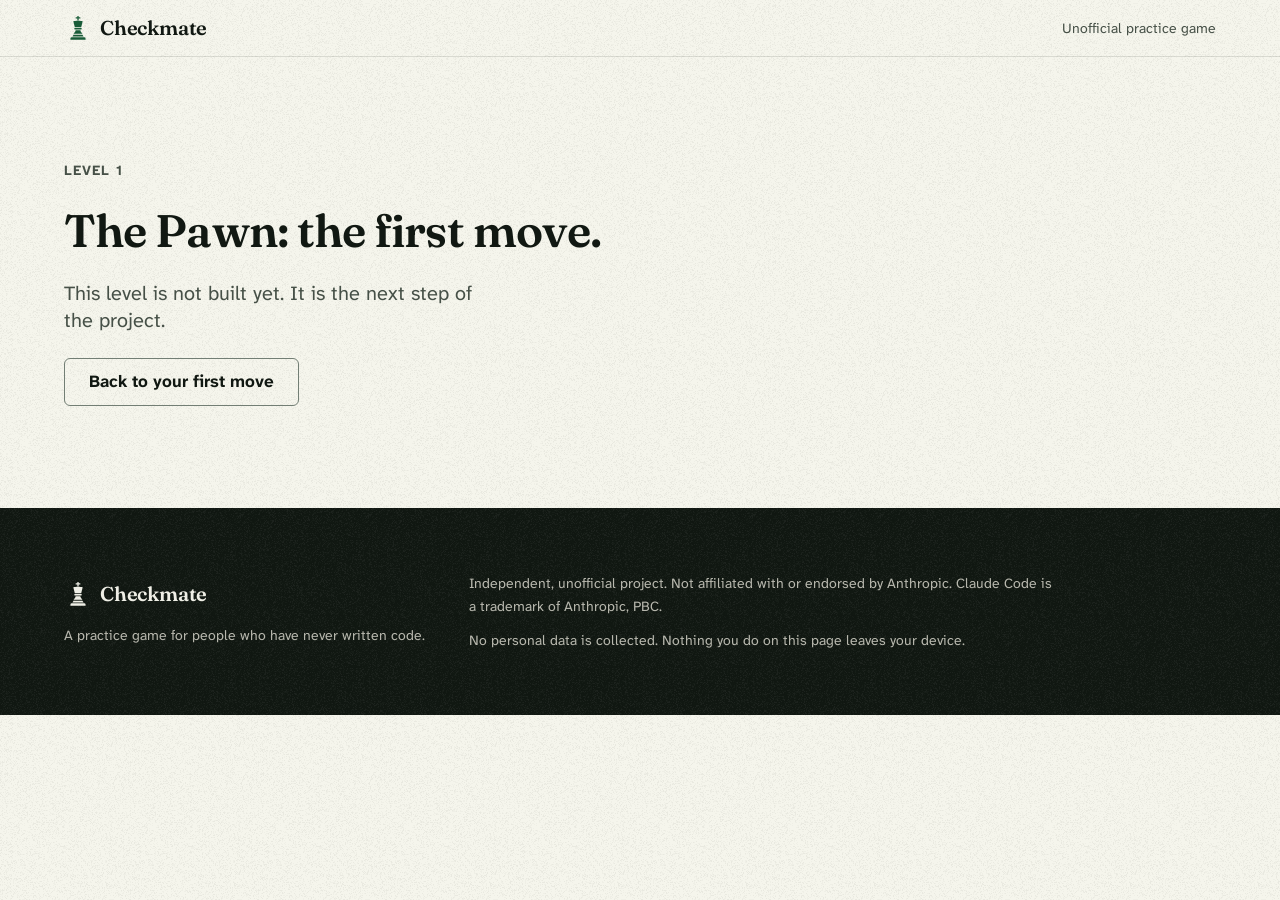
==== site/play.html @ fa47385b "M1: skeleton, design tokens, landing page and the first win - site/: static site, the only published" ====
<!doctype html>
<html lang="en">
<head>
  <meta charset="utf-8">
  <meta name="viewport" content="width=device-width, initial-scale=1, viewport-fit=cover">
  <title>Level 1: the Pawn — Checkmate</title>
  <meta name="description" content="Level 1 of Checkmate, a practice game for learning Claude Code.">
  <meta name="robots" content="noindex">
  <meta name="theme-color" content="#f5f5ec" media="(prefers-color-scheme: light)">
  <meta name="theme-color" content="#101511" media="(prefers-color-scheme: dark)">
  <link rel="icon" href="assets/img/favicon.svg" type="image/svg+xml">
  <link rel="stylesheet" href="css/tokens.css">
  <link rel="stylesheet" href="css/base.css">
  <link rel="stylesheet" href="css/components.css">
  <link rel="stylesheet" href="css/landing.css">
</head>
<body>
  <a class="skip-link" href="#main">Skip to content</a>

  <svg class="sprite" aria-hidden="true" focusable="false" xmlns="http://www.w3.org/2000/svg">
    <symbol id="piece-king" viewBox="0 0 48 48">
      <path d="M22.9 3.5h2.2v2.1H28v2.2h-2.9V11h-2.2V7.8H20V5.6h2.9z"/>
      <path d="M16 12.5c3.5-1.2 12.5-1.2 16 0l-2.5 10h-11z"/>
      <rect x="17.5" y="24" width="13" height="2.5" rx="1.25"/>
      <path d="M20 28c0 3-3 4-3.5 6h15c-.5-2-3.5-3-3.5-6z"/>
      <path d="M14.5 38.5l1.8-3h15.4l1.8 3z"/>
      <path d="M11 44v-1.5a2.5 2.5 0 0 1 2.5-2.5h21a2.5 2.5 0 0 1 2.5 2.5V44z"/>
    </symbol>
  </svg>

  <header class="site-header">
    <div class="container site-header__inner">
      <a class="wordmark" href="index.html" aria-label="Checkmate, home">
        <svg class="wordmark__mark" fill="currentColor" aria-hidden="true" focusable="false"><use href="#piece-king"/></svg>
        <span>Checkmate</span>
      </a>
      <p class="site-header__note">Unofficial practice game</p>
    </div>
  </header>

  <main id="main">
    <div class="container shell">
      <p class="eyebrow">Level 1</p>
      <h1>The Pawn: the first move.</h1>
      <p class="lead">This level is not built yet. It is the next step of the project.</p>
      <a class="btn btn--secondary" href="index.html">Back to your first move</a>
    </div>
  </main>

  <footer class="site-footer band">
    <div class="container site-footer__inner">
      <div class="site-footer__brand">
        <p class="wordmark"><svg class="wordmark__mark" fill="currentColor" aria-hidden="true" focusable="false"><use href="#piece-king"/></svg><span>Checkmate</span></p>
        <p class="fine">A practice game for people who have never written code.</p>
      </div>
      <div class="site-footer__legal">
        <p>Independent, unofficial project. Not affiliated with or endorsed by Anthropic. Claude Code is a trademark of Anthropic, PBC.</p>
        <p>No personal data is collected. Nothing you do on this page leaves your device.</p>
      </div>
    </div>
  </footer>
</body>
</html>
---- site/css/tokens.css ----
/*
  Checkmate design tokens.
  Every colour, size, space, radius, shadow, duration and easing used on the site is defined here.
  No other stylesheet may use a raw value (tests/tokens-lint.test.js checks this).

  Concept: "tournament set on felt" - bone ivory, ebony ink, one felt-green accent.
  Colours are authored in OKLCH. The first block is the sRGB fallback for browsers
  without OKLCH support; tests/contrast.test.js checks that both blocks match.
*/

/* ---------- Colour: sRGB fallback ---------- */
:root {
  color-scheme: light dark;
  --c-surface: #f5f5ec;
  --c-surface-raised: #fcfbf6;
  --c-surface-sunk: #ecece0;
  --c-ink: #111812;
  --c-ink-muted: #465047;
  --c-line: rgba(17, 24, 18, 0.12);
  --c-line-strong: #727e74;
  --c-accent: #185b37;
  --c-accent-hover: #074a28;
  --c-accent-press: #003c1d;
  --c-on-accent: #fcfbf6;
  --c-accent-soft: #d5eedc;
  --c-on-accent-soft: #042c17;
  --c-band: #111812;
  --c-band-raised: #1c241d;
  --c-on-band: #efefe6;
  --c-on-band-muted: #b8b8ae;
  --c-band-line: rgba(239, 239, 230, 0.16);
  --c-square-light: #e2dfc9;
  --c-square-dark: #476e54;
  --c-piece-dark: #111812;
  --c-piece-light: #f6f6ed;
  --c-error: #af2b25;
  --c-warn: #ad7300;
  --c-focus: #185b37;
  --c-focus-on-band: #81d39f;
  --c-shadow-near: rgba(12, 26, 15, 0.1);
  --c-shadow-far: rgba(12, 26, 15, 0.08);
  --c-shadow-deep: rgba(2, 7, 3, 0.32);
}

@media (prefers-color-scheme: dark) {
  :root {
    --c-surface: #101511;
    --c-surface-raised: #1b211c;
    --c-surface-sunk: #090e0a;
    --c-ink: #e9e8df;
    --c-ink-muted: #aeafa4;
    --c-line: rgba(233, 232, 223, 0.14);
    --c-line-strong: #6a756b;
    --c-accent: #6ebf8c;
    --c-accent-hover: #81d39f;
    --c-accent-press: #62ab7d;
    --c-on-accent: #101511;
    --c-accent-soft: #193825;
    --c-on-accent-soft: #c5e8d0;
    --c-band: #090e0a;
    --c-band-raised: #141a15;
    --c-on-band: #e9e8df;
    --c-on-band-muted: #aeafa4;
    --c-band-line: rgba(233, 232, 223, 0.14);
    --c-square-light: #a29f8a;
    --c-square-dark: #264531;
    --c-piece-dark: #0a0f0b;
    --c-piece-light: #efefe6;
    --c-error: #f2897c;
    --c-warn: #e6b55d;
    --c-focus: #6ebf8c;
    --c-focus-on-band: #81d39f;
    --c-shadow-near: rgba(2, 4, 2, 0.4);
    --c-shadow-far: rgba(2, 4, 2, 0.3);
    --c-shadow-deep: rgba(1, 2, 1, 0.5);
  }
}

/* ---------- Colour: OKLCH (source of truth) ---------- */
@supports (color: oklch(0 0 0)) {
  :root {
    --c-surface: oklch(0.968 0.012 105);
    --c-surface-raised: oklch(0.988 0.007 105);
    --c-surface-sunk: oklch(0.94 0.016 105);
    --c-ink: oklch(0.2 0.015 150);
    --c-ink-muted: oklch(0.42 0.02 150);
    --c-line: oklch(0.2 0.015 150 / 0.12);
    --c-line-strong: oklch(0.58 0.02 150);
    --c-accent: oklch(0.42 0.09 155);
    --c-accent-hover: oklch(0.36 0.085 155);
    --c-accent-press: oklch(0.31 0.08 155);
    --c-on-accent: oklch(0.988 0.007 105);
    --c-accent-soft: oklch(0.925 0.035 155);
    --c-on-accent-soft: oklch(0.26 0.06 155);
    --c-band: oklch(0.2 0.015 150);
    --c-band-raised: oklch(0.25 0.018 150);
    --c-on-band: oklch(0.95 0.012 105);
    --c-on-band-muted: oklch(0.78 0.015 110);
    --c-band-line: oklch(0.95 0.012 105 / 0.16);
    --c-square-light: oklch(0.9 0.03 100);
    --c-square-dark: oklch(0.5 0.06 155);
    --c-piece-dark: oklch(0.2 0.015 150);
    --c-piece-light: oklch(0.97 0.012 105);
    --c-error: oklch(0.5 0.17 28);
    --c-warn: oklch(0.6 0.13 75);
    --c-focus: oklch(0.42 0.09 155);
    --c-focus-on-band: oklch(0.8 0.11 155);
    --c-shadow-near: oklch(0.2 0.03 150 / 0.1);
    --c-shadow-far: oklch(0.2 0.03 150 / 0.08);
    --c-shadow-deep: oklch(0.12 0.02 150 / 0.32);
  }

  @media (prefers-color-scheme: dark) {
    :root {
      --c-surface: oklch(0.19 0.012 150);
      --c-surface-raised: oklch(0.24 0.014 150);
      --c-surface-sunk: oklch(0.155 0.012 150);
      --c-ink: oklch(0.93 0.012 105);
      --c-ink-muted: oklch(0.75 0.015 110);
      --c-line: oklch(0.93 0.012 105 / 0.14);
      --c-line-strong: oklch(0.55 0.02 150);
      --c-accent: oklch(0.74 0.11 155);
      --c-accent-hover: oklch(0.8 0.11 155);
      --c-accent-press: oklch(0.68 0.1 155);
      --c-on-accent: oklch(0.19 0.012 150);
      --c-accent-soft: oklch(0.31 0.05 155);
      --c-on-accent-soft: oklch(0.9 0.05 155);
      --c-band: oklch(0.155 0.012 150);
      --c-band-raised: oklch(0.21 0.014 150);
      --c-on-band: oklch(0.93 0.012 105);
      --c-on-band-muted: oklch(0.75 0.015 110);
      --c-band-line: oklch(0.93 0.012 105 / 0.14);
      --c-square-light: oklch(0.7 0.03 100);
      --c-square-dark: oklch(0.36 0.05 155);
      --c-piece-dark: oklch(0.16 0.012 150);
      --c-piece-light: oklch(0.95 0.012 105);
      --c-error: oklch(0.74 0.13 28);
      --c-warn: oklch(0.8 0.12 80);
      --c-focus: oklch(0.74 0.11 155);
      --c-focus-on-band: oklch(0.8 0.11 155);
      --c-shadow-near: oklch(0.1 0.01 150 / 0.4);
      --c-shadow-far: oklch(0.1 0.01 150 / 0.3);
      --c-shadow-deep: oklch(0.08 0.01 150 / 0.5);
    }
  }
}

/* ---------- Everything else ---------- */
:root {
  /* Type families: one display, one text. Commands and file names use the system monospace. */
  --font-display: "Fraunces", "Fraunces Fallback", "Fraunces Fallback Android", Georgia, "Noto Serif", serif;
  --font-text: "Atkinson Hyperlegible Next", "Atkinson Fallback", "Atkinson Fallback Android", system-ui, sans-serif;
  --font-mono: ui-monospace, "SF Mono", "Cascadia Mono", "Roboto Mono", Menlo, Consolas, monospace;

  /* Type scale: six sizes, ratio near 1.25. */
  --fs-100: 0.875rem;
  --fs-200: 1.0625rem;
  --fs-300: 1.25rem;
  --fs-400: 1.5625rem;
  --fs-500: clamp(1.5625rem, 1.3rem + 1.2vw, 2.25rem);
  --fs-600: clamp(1.75rem, 1.25rem + 2vw, 3rem);

  /* Weights: three in total. */
  --fw-body: 400;
  --fw-strong: 700;
  --fw-display: 600;

  --lh-body: 1.6;
  --lh-snug: 1.35;
  --lh-tight: 1.1;

  --ls-display: -0.02em;
  --ls-heading: -0.01em;
  --ls-label: 0.08em;

  --measure: 65ch;
  --measure-short: 34ch;
  --measure-heading: 18ch;

  /* Space: 4px base unit. */
  --sp-1: 0.25rem;
  --sp-2: 0.5rem;
  --sp-3: 0.75rem;
  --sp-4: 1rem;
  --sp-5: 1.5rem;
  --sp-6: 2rem;
  --sp-7: 3rem;
  --sp-8: 4rem;
  --sp-9: 6rem;
  --sp-10: 8rem;

  /* Layout. */
  --container: 75rem;
  --gutter: clamp(1rem, 5vw, 4rem);
  --section-y: clamp(3.5rem, 8vw, 7rem);
  --header-h: 3.5rem;
  --tap: 2.75rem;
  --btn-h: 3rem;
  --vh-full: 100dvh;

  /* Sizes of fixed parts. */
  --icon-sm: 1rem;
  --icon-md: 1.25rem;
  --icon-lg: 1.75rem;
  --badge: 1.25rem;
  --step-dot: 1.5rem;
  --sq: clamp(3.5rem, 2.6rem + 5vw, 4.75rem);
  --piece-scale: 78%;
  --preview-min: 9rem;
  --numeral: 3.5rem;

  /* Radius: one scale. Small radii keep the set formal. */
  --r-1: 0.125rem;
  --r-2: 0.375rem;
  --r-3: 0.625rem;
  --r-4: 1rem;
  --r-full: 62.5rem;

  /* Lines. */
  --hairline: 1px;
  --line-bold: 2px;
  --focus-w: 2px;
  --focus-offset: 2px;

  /* Elevation: three levels, two layers each, light from above. */
  --shadow-1: 0 1px 1px var(--c-shadow-near), 0 2px 6px var(--c-shadow-far);
  --shadow-2: 0 1px 2px var(--c-shadow-near), 0 8px 24px var(--c-shadow-far);
  --shadow-3: 0 2px 4px var(--c-shadow-near), 0 18px 40px var(--c-shadow-deep);
  --shadow-inset: inset 0 1px 2px var(--c-shadow-near);

  /* Texture. */
  --grain: url("../assets/img/grain.png");
  --grain-size: 8rem;

  /* Motion: only the piece move, the permission prompt and the win use it. */
  --dur-instant: 120ms;
  --dur-state: 240ms;
  --dur-move: 400ms;
  --dur-win: 600ms;
  --ease-out: cubic-bezier(0.22, 1, 0.36, 1);
  --ease-in-out: cubic-bezier(0.65, 0, 0.35, 1);
  --shift-in: 0.5rem;
  --shift-piece: -1rem;
  --shift-press: 1px;
  --scale-in: 0.96;
  --half-turn: 180deg;
}

@media (prefers-color-scheme: dark) {
  :root {
    /* Light text on dark reads thinner: one small weight step up. */
    --fw-body: 450;
  }
}

@media (prefers-reduced-motion: reduce) {
  :root {
    /* Movement is replaced by a short fade. */
    --dur-move: 120ms;
    --dur-win: 120ms;
    --dur-state: 120ms;
    --shift-in: 0rem;
    --shift-piece: 0rem;
    --shift-press: 0px;
    --scale-in: 1;
  }
}
---- site/css/base.css ----
/*
  Base: fonts, reset, element defaults, focus, helpers.
  Uses tokens only. The @font-face descriptors are font metrics, not design values.
*/

/* ---------- Fonts (self-hosted, SIL Open Font License) ---------- */
@font-face {
  font-family: "Fraunces";
  src: url("../assets/fonts/fraunces-var.woff2") format("woff2");
  font-weight: 100 900;
  font-style: normal;
  font-display: swap;
}

@font-face {
  font-family: "Atkinson Hyperlegible Next";
  src: url("../assets/fonts/atkinson-next-var.woff2") format("woff2");
  font-weight: 200 800;
  font-style: normal;
  font-display: swap;
}

/* Metric-matched fallbacks, so the swap to the web font does not move the layout. */
@font-face {
  font-family: "Fraunces Fallback";
  src: local("Georgia");
  size-adjust: 109.43%;
  ascent-override: 89.37%;
  descent-override: 23.3%;
  line-gap-override: 0%;
}

@font-face {
  font-family: "Fraunces Fallback Android";
  src: local("Noto Serif");
  size-adjust: 101.42%;
  ascent-override: 96.43%;
  descent-override: 25.14%;
  line-gap-override: 0%;
}

@font-face {
  font-family: "Atkinson Fallback";
  src: local("Arial");
  size-adjust: 100.25%;
  ascent-override: 98.15%;
  descent-override: 31.52%;
  line-gap-override: 0%;
}

@font-face {
  font-family: "Atkinson Fallback Android";
  src: local("Roboto");
  size-adjust: 100.47%;
  ascent-override: 97.94%;
  descent-override: 31.45%;
  line-gap-override: 0%;
}

/* ---------- Reset ---------- */
*,
*::before,
*::after {
  box-sizing: border-box;
}

html {
  -webkit-text-size-adjust: 100%;
  text-size-adjust: 100%;
  scroll-padding-top: var(--sp-5);
}

body {
  margin: 0;
  min-height: var(--vh-full);
  font-family: var(--font-text);
  font-size: var(--fs-200);
  font-weight: var(--fw-body);
  line-height: var(--lh-body);
  color: var(--c-ink);
  background-color: var(--c-surface);
  background-image: var(--grain);
  background-size: var(--grain-size);
  -webkit-font-smoothing: antialiased;
  text-rendering: optimizeLegibility;
}

h1,
h2,
h3,
p,
ol,
ul,
dl,
dd,
figure {
  margin: 0;
}

ol,
ul {
  padding: 0;
  list-style: none;
}

h1,
h2,
h3 {
  font-family: var(--font-display);
  font-weight: var(--fw-display);
  line-height: var(--lh-tight);
  letter-spacing: var(--ls-heading);
  text-wrap: balance;
}

h1 {
  font-size: var(--fs-600);
  letter-spacing: var(--ls-display);
}

h2 {
  font-size: var(--fs-500);
}

h3 {
  font-size: var(--fs-300);
  line-height: var(--lh-snug);
}

p,
li,
dd {
  text-wrap: pretty;
}

strong {
  font-weight: var(--fw-strong);
}

a {
  color: inherit;
  text-decoration-thickness: var(--hairline);
  text-underline-offset: var(--sp-1);
}

code {
  font-family: var(--font-mono);
  font-size: var(--fs-100);
  padding: var(--sp-1) var(--sp-2);
  border-radius: var(--r-1);
  background-color: var(--c-surface-sunk);
  overflow-wrap: anywhere;
}

svg {
  display: block;
  flex: none;
}

button {
  font: inherit;
  color: inherit;
}

[hidden] {
  display: none !important;
}

::selection {
  background-color: var(--c-accent-soft);
  color: var(--c-on-accent-soft);
}

/* ---------- Focus: always visible, never removed ---------- */
:focus-visible {
  outline: var(--focus-w) solid var(--c-focus);
  outline-offset: var(--focus-offset);
}

/* Panels that receive focus from the script only (not tab stops) show no ring. */
[tabindex="-1"]:focus {
  outline: none;
}

/* ---------- Helpers ---------- */
.visually-hidden {
  position: absolute;
  width: var(--hairline);
  height: var(--hairline);
  margin: calc(var(--hairline) * -1);
  padding: 0;
  overflow: hidden;
  clip-path: inset(50%);
  white-space: nowrap;
  border: 0;
}

.skip-link {
  position: absolute;
  left: var(--sp-4);
  top: var(--sp-4);
  z-index: 10;
  padding: var(--sp-3) var(--sp-4);
  border-radius: var(--r-2);
  background-color: var(--c-accent);
  color: var(--c-on-accent);
  font-weight: var(--fw-strong);
  transform: translateY(calc(-100% - var(--sp-6)));
}

.skip-link:focus {
  transform: none;
  outline-color: var(--c-ink);
}

.sprite {
  position: absolute;
  width: 0;
  height: 0;
  overflow: hidden;
}

.container {
  width: min(100% - 2 * var(--gutter), var(--container));
  margin-inline: auto;
  padding-inline: env(safe-area-inset-left, 0) env(safe-area-inset-right, 0);
}

.prose {
  max-width: var(--measure);
}
---- site/css/components.css ----
/*
  Components shared by every page: header, labels, buttons, cards, footer.
  Uses tokens only.
*/

/* ---------- Header ---------- */
.site-header {
  border-bottom: var(--hairline) solid var(--c-line);
}

.site-header__inner {
  display: flex;
  align-items: center;
  justify-content: space-between;
  gap: var(--sp-4);
  min-height: var(--header-h);
}

.wordmark {
  display: inline-flex;
  align-items: center;
  gap: var(--sp-2);
  min-height: var(--tap);
  font-family: var(--font-display);
  font-size: var(--fs-300);
  font-weight: var(--fw-display);
  letter-spacing: var(--ls-heading);
  text-decoration: none;
}

.wordmark__mark {
  width: var(--icon-lg);
  height: var(--icon-lg);
  color: var(--c-accent);
}

.site-header__note {
  font-size: var(--fs-100);
  color: var(--c-ink-muted);
  text-align: right;
}

/* ---------- Small labels ---------- */
.eyebrow,
.label {
  font-size: var(--fs-100);
  font-weight: var(--fw-strong);
  letter-spacing: var(--ls-label);
  text-transform: uppercase;
}

.eyebrow {
  color: var(--c-ink-muted);
}

.label__note {
  font-weight: var(--fw-body);
  letter-spacing: 0;
  text-transform: none;
}

.fine {
  font-size: var(--fs-100);
  color: var(--c-ink-muted);
}

/* ---------- Buttons: one primary, one secondary, one text ---------- */
.btn {
  display: inline-flex;
  align-items: center;
  justify-content: center;
  gap: var(--sp-2);
  min-height: var(--btn-h);
  padding: var(--sp-2) var(--sp-5);
  border: var(--hairline) solid transparent;
  border-radius: var(--r-2);
  font-weight: var(--fw-strong);
  line-height: var(--lh-snug);
  text-align: center;
  text-decoration: none;
  cursor: pointer;
  transition:
    background-color var(--dur-instant) var(--ease-out),
    border-color var(--dur-instant) var(--ease-out),
    transform var(--dur-instant) var(--ease-out);
}

.btn:active {
  transform: translateY(var(--shift-press));
}

.btn--block {
  display: flex;
  width: 100%;
}

.btn--primary {
  background-color: var(--c-accent);
  color: var(--c-on-accent);
  box-shadow: var(--shadow-1);
}

.btn--primary:active {
  background-color: var(--c-accent-press);
  box-shadow: none;
}

.btn--secondary {
  background-color: transparent;
  border-color: var(--c-line-strong);
  color: var(--c-ink);
}

.btn--secondary:active {
  background-color: var(--c-surface-sunk);
}

.btn--text {
  min-height: var(--tap);
  padding-inline: var(--sp-2);
  background-color: transparent;
  color: var(--c-ink);
  font-weight: var(--fw-body);
  text-decoration: underline;
  text-decoration-thickness: var(--hairline);
  text-underline-offset: var(--sp-1);
}

.btn[disabled],
.btn[aria-disabled="true"] {
  background-color: var(--c-surface-sunk);
  border-color: var(--c-line);
  color: var(--c-ink-muted);
  box-shadow: none;
  cursor: not-allowed;
  transform: none;
}

@media (hover: hover) and (pointer: fine) {
  .btn--primary:hover {
    background-color: var(--c-accent-hover);
  }

  .btn--secondary:hover {
    background-color: var(--c-surface-sunk);
    border-color: var(--c-ink);
  }

  .btn--text:hover {
    text-decoration-thickness: var(--line-bold);
  }

  .btn[disabled]:hover,
  .btn[aria-disabled="true"]:hover {
    background-color: var(--c-surface-sunk);
    border-color: var(--c-line);
  }
}

/* ---------- Card: paper on the table ---------- */
.card {
  padding: var(--sp-5);
  border: var(--hairline) solid var(--c-line);
  border-radius: var(--r-3);
  background-color: var(--c-surface-raised);
  box-shadow: var(--shadow-2);
}

/* ---------- Band: the dark tabletop ---------- */
.band {
  background-color: var(--c-band);
  background-image: var(--grain);
  background-size: var(--grain-size);
  color: var(--c-on-band);
}

.band :focus-visible {
  outline-color: var(--c-focus-on-band);
}

.band .eyebrow,
.band .fine {
  color: var(--c-on-band-muted);
}

/* ---------- Sections ---------- */
.section {
  padding-block: var(--section-y);
}

.section__head {
  display: grid;
  gap: var(--sp-4);
  margin-bottom: var(--sp-7);
  max-width: var(--measure);
}

.section__lead {
  font-size: var(--fs-300);
  line-height: var(--lh-snug);
  color: var(--c-ink-muted);
}

.band .section__lead {
  color: var(--c-on-band-muted);
}

/* ---------- Footer ---------- */
.site-footer {
  padding-block: var(--sp-8);
  padding-bottom: calc(var(--sp-8) + env(safe-area-inset-bottom, 0));
}

.site-footer__inner {
  display: grid;
  gap: var(--sp-6);
}

.site-footer__brand {
  display: grid;
  gap: var(--sp-2);
}

.site-footer .wordmark__mark {
  color: var(--c-on-band);
}

.site-footer__legal {
  display: grid;
  gap: var(--sp-3);
  max-width: var(--measure);
  padding-top: var(--sp-5);
  border-top: var(--hairline) solid var(--c-band-line);
  font-size: var(--fs-100);
  color: var(--c-on-band-muted);
}

@media (min-width: 48em) {
  .site-footer__inner {
    grid-template-columns: minmax(0, 1fr) minmax(0, 2fr);
    align-items: start;
  }

  .site-footer__legal {
    padding-top: 0;
    border-top: 0;
  }
}

/* ---------- Windows high-contrast mode keeps button edges ---------- */
@media (forced-colors: active) {
  .btn {
    border-color: ButtonText;
  }
}
---- site/css/landing.css ----
/*
  Landing page: hero with the first move, the table (board + preview), and the sections below.
  Uses tokens only.
*/

/* ---------- Hero ---------- */
.hero {
  padding-block: var(--sp-4) var(--section-y);
}

.hero__grid {
  display: grid;
  gap: var(--sp-6);
}

.hero__copy {
  display: grid;
  gap: var(--sp-3);
}

.lead {
  max-width: var(--measure-short);
  line-height: var(--lh-snug);
  color: var(--c-ink-muted);
}

@media (min-width: 48em) {
  .hero {
    padding-top: var(--sp-6);
  }

  .hero__copy {
    gap: var(--sp-4);
  }

  .lead {
    font-size: var(--fs-300);
  }
}

@media (min-width: 64em) {
  .hero {
    padding-top: var(--sp-7);
  }

  .hero__grid {
    grid-template-columns: minmax(0, 6fr) minmax(0, 5fr);
    grid-template-rows: auto 1fr;
    grid-template-areas:
      "copy  table"
      "demo  table";
    column-gap: var(--sp-8);
    align-items: start;
  }

  .hero__copy {
    grid-area: copy;
  }

  .demo {
    grid-area: demo;
  }

  .table {
    grid-area: table;
  }
}

/* ---------- The first move (demo card) ---------- */
.demo {
  display: grid;
  gap: var(--sp-3);
  padding: var(--sp-4);
  scroll-margin-top: var(--sp-4);
}

.demo__task {
  font-weight: var(--fw-strong);
  line-height: var(--lh-snug);
}

@media (min-width: 48em) {
  .demo {
    gap: var(--sp-4);
    padding: var(--sp-5);
  }

  .demo__task {
    font-size: var(--fs-300);
  }
}

.demo__actions {
  display: grid;
  gap: var(--sp-3);
  justify-items: center;
}

.demo__noscript {
  padding: var(--sp-4);
  border: var(--hairline) solid var(--c-line-strong);
  border-radius: var(--r-2);
}

/* Where am I: three steps, the current one marked by weight, fill and aria-current. */
.steps {
  display: flex;
  flex-wrap: wrap;
  gap: var(--sp-2) var(--sp-4);
  font-size: var(--fs-100);
  color: var(--c-ink-muted);
}

.steps__item {
  display: inline-flex;
  align-items: center;
  gap: var(--sp-2);
}

.steps__n {
  display: inline-grid;
  place-items: center;
  width: var(--step-dot);
  height: var(--step-dot);
  border: var(--hairline) solid var(--c-line-strong);
  border-radius: var(--r-full);
  font-weight: var(--fw-strong);
  font-variant-numeric: tabular-nums;
  line-height: 1;
}

.steps__item[aria-current="step"] {
  color: var(--c-ink);
  font-weight: var(--fw-strong);
}

.steps__item[aria-current="step"] .steps__n {
  border-color: var(--c-accent);
  background-color: var(--c-accent);
  color: var(--c-on-accent);
}

.steps__item[data-done] .steps__n {
  border-color: var(--c-accent);
  background-color: var(--c-accent-soft);
  color: var(--c-on-accent-soft);
}

/* The instruction being built, like a line on a score sheet. */
.say {
  display: grid;
  gap: var(--sp-1);
  padding: var(--sp-2) var(--sp-3);
  border-radius: var(--r-2);
  background-color: var(--c-surface-sunk);
  box-shadow: var(--shadow-inset);
}

.say__label {
  color: var(--c-ink-muted);
}

.say__line {
  min-height: calc(var(--fs-200) * var(--lh-snug) * 2);
  font-family: var(--font-display);
  font-weight: var(--fw-display);
  line-height: var(--lh-snug);
}

@media (min-width: 48em) {
  .say {
    padding: var(--sp-3) var(--sp-4);
  }

  .say__line {
    min-height: calc(var(--fs-300) * var(--lh-snug) * 2);
    font-size: var(--fs-300);
  }
}

.say__line[data-empty] {
  color: var(--c-ink-muted);
  font-weight: var(--fw-body);
}

/* Word tiles. Pressed state: tint, heavier edge and a check badge (never colour alone). */
.chips {
  display: flex;
  flex-wrap: wrap;
  gap: var(--sp-3);
}

.chip {
  position: relative;
  display: inline-flex;
  align-items: center;
  min-height: var(--tap);
  padding: var(--sp-2) var(--sp-4);
  border: var(--hairline) solid var(--c-line-strong);
  border-radius: var(--r-2);
  background-color: var(--c-surface);
  box-shadow: var(--shadow-1);
  font-weight: var(--fw-strong);
  line-height: var(--lh-snug);
  text-align: left;
  cursor: pointer;
  transition:
    background-color var(--dur-instant) var(--ease-out),
    box-shadow var(--dur-instant) var(--ease-out),
    transform var(--dur-instant) var(--ease-out);
}

.chip:active {
  transform: translateY(var(--shift-press));
}

.chip__check {
  position: absolute;
  top: calc(var(--badge) / -2);
  right: calc(var(--badge) / -2);
  display: none;
  width: var(--badge);
  height: var(--badge);
  padding: var(--sp-1);
  border-radius: var(--r-full);
  background-color: var(--c-accent);
  color: var(--c-on-accent);
}

.chip[aria-pressed="true"] {
  border-color: var(--c-accent);
  background-color: var(--c-accent-soft);
  color: var(--c-on-accent-soft);
  box-shadow: inset 0 0 0 var(--hairline) var(--c-accent);
}

.chip[aria-pressed="true"] .chip__check {
  display: block;
}

.chip[disabled] {
  box-shadow: none;
  cursor: default;
  transform: none;
}

.chip[disabled]:not([aria-pressed="true"]) {
  border-color: var(--c-line);
  color: var(--c-ink-muted);
}

@media (hover: hover) and (pointer: fine) {
  .chip:not([disabled]):hover {
    background-color: var(--c-surface-sunk);
  }

  .chip[aria-pressed="true"]:not([disabled]):hover {
    background-color: var(--c-accent-soft);
    box-shadow: inset 0 0 0 var(--line-bold) var(--c-accent);
  }
}

/* The assistant's answer. */
.reply {
  display: grid;
  gap: var(--sp-1);
  padding-left: var(--sp-4);
  border-left: var(--line-bold) solid var(--c-line-strong);
}

.reply__who {
  color: var(--c-ink-muted);
}

.reply__text {
  animation: rise var(--dur-state) var(--ease-out) both;
}

.reply[data-tone="hint"] {
  border-left-color: var(--c-warn);
}

.reply[data-tone="done"] {
  border-left-color: var(--c-accent);
}

/* "May I move?" - the permission prompt. */
.ask {
  display: grid;
  gap: var(--sp-3);
  padding: var(--sp-4);
  border: var(--hairline) solid var(--c-accent);
  border-radius: var(--r-2);
  background-color: var(--c-accent-soft);
  color: var(--c-on-accent-soft);
  scroll-margin-block: var(--sp-4);
  animation: rise var(--dur-state) var(--ease-out) both;
}

.ask__question {
  font-family: var(--font-display);
  font-size: var(--fs-400);
  font-weight: var(--fw-display);
  line-height: var(--lh-tight);
}

.ask__change {
  display: flex;
  flex-wrap: wrap;
  align-items: baseline;
  gap: var(--sp-2);
  padding: var(--sp-2) var(--sp-3);
  border-radius: var(--r-1);
  background-color: var(--c-surface-raised);
  color: var(--c-ink);
  font-family: var(--font-mono);
  font-size: var(--fs-100);
}

.ask__change code {
  padding: 0;
  background-color: transparent;
  font-weight: var(--fw-strong);
}

.ask__buttons {
  display: grid;
  grid-template-columns: minmax(0, 2fr) minmax(0, 1fr);
  gap: var(--sp-3);
}

.ask .btn--secondary {
  border-color: var(--c-on-accent-soft);
  color: var(--c-on-accent-soft);
}

@media (hover: hover) and (pointer: fine) {
  .ask .btn--secondary:hover {
    background-color: var(--c-surface-raised);
    border-color: var(--c-on-accent-soft);
  }
}

/* ---------- The table: board and preview ---------- */
.table {
  display: grid;
  gap: var(--sp-5);
  padding: var(--sp-5);
  border: var(--hairline) solid var(--c-band-line);
  border-radius: var(--r-4);
  box-shadow: var(--shadow-2);
  scroll-margin-top: var(--sp-4);
}

.table__part {
  display: grid;
  gap: var(--sp-3);
}

.table .label__note {
  color: var(--c-on-band-muted);
}

.board__rank,
.board__files {
  display: grid;
  grid-template-columns: repeat(4, var(--sq));
  justify-content: start;
}

.board__rank {
  width: max-content;
  padding: var(--sp-1);
  border-radius: var(--r-1);
  background-color: var(--c-band-raised);
  box-shadow: var(--shadow-3);
}

.board__files {
  padding-inline: var(--sp-1);
  min-height: calc(var(--fs-100) * var(--lh-body));
  font-family: var(--font-mono);
  font-size: var(--fs-100);
  color: var(--c-on-band);
}

.board__status {
  font-size: var(--fs-100);
  color: var(--c-on-band-muted);
}

.sq {
  display: grid;
  place-items: center;
  aspect-ratio: 1;
}

.sq--light {
  background-color: var(--c-square-light);
  color: var(--c-piece-dark);
}

.sq--dark {
  background-color: var(--c-square-dark);
  color: var(--c-piece-light);
}

.piece {
  width: var(--piece-scale);
  height: var(--piece-scale);
}

.piece--arriving {
  animation: land var(--dur-move) var(--ease-out) both;
}

.preview__window {
  overflow: hidden;
  border-radius: var(--r-2);
  background-color: var(--c-surface-raised);
  color: var(--c-ink);
  box-shadow: var(--shadow-3);
}

.preview__bar {
  padding: var(--sp-2) var(--sp-3);
  border-bottom: var(--hairline) solid var(--c-line);
  background-color: var(--c-surface-sunk);
  font-family: var(--font-mono);
  font-size: var(--fs-100);
  color: var(--c-ink-muted);
}

.preview__page {
  display: grid;
  place-items: center;
  min-height: var(--preview-min);
  padding: var(--sp-5);
  text-align: center;
}

.preview__empty {
  max-width: var(--measure-short);
  color: var(--c-ink-muted);
}

.preview__heading {
  font-family: var(--font-display);
  font-size: var(--fs-500);
  font-weight: var(--fw-display);
  line-height: var(--lh-tight);
  letter-spacing: var(--ls-heading);
  text-wrap: balance;
  overflow-wrap: anywhere;
  animation: rise var(--dur-move) var(--ease-out) both;
}

/* The first win. */
.win {
  display: grid;
  gap: var(--sp-4);
  justify-items: start;
  padding: var(--sp-5);
  border-radius: var(--r-3);
  background-color: var(--c-surface-raised);
  color: var(--c-ink);
  box-shadow: var(--shadow-3);
  animation: rise var(--dur-win) var(--ease-out) both;
}

.win__mark {
  width: var(--icon-lg);
  height: var(--icon-lg);
  padding: var(--sp-1);
  border-radius: var(--r-full);
  background-color: var(--c-accent);
  color: var(--c-on-accent);
}

.win__title {
  font-size: var(--fs-400);
}

.win__terms {
  padding-top: var(--sp-4);
  border-top: var(--hairline) solid var(--c-line);
  color: var(--c-ink-muted);
}

.win__terms strong {
  color: var(--c-ink);
}

.win__actions {
  display: flex;
  flex-wrap: wrap;
  align-items: center;
  gap: var(--sp-2) var(--sp-4);
}

.win :focus-visible {
  outline-color: var(--c-focus);
}

@keyframes rise {
  from {
    opacity: 0;
    transform: translateY(var(--shift-in));
  }

  to {
    opacity: 1;
    transform: none;
  }
}

@keyframes land {
  from {
    opacity: 0;
    transform: translateY(var(--shift-piece)) scale(var(--scale-in));
  }

  to {
    opacity: 1;
    transform: none;
  }
}

/* ---------- How the game works ---------- */
.how__steps {
  display: grid;
  gap: var(--sp-6);
  counter-reset: how;
}

.how__step {
  display: grid;
  gap: var(--sp-2);
  padding-top: var(--sp-4);
  border-top: var(--hairline) solid var(--c-line-strong);
}

.how__n {
  font-family: var(--font-display);
  font-size: var(--numeral);
  font-weight: var(--fw-display);
  line-height: 1;
  color: var(--c-ink-muted);
  font-variant-numeric: lining-nums;
}

.how__step p {
  color: var(--c-ink-muted);
}

.how__real {
  margin-top: var(--sp-7);
  padding-left: var(--sp-4);
  border-left: var(--line-bold) solid var(--c-accent);
  max-width: var(--measure);
}

@media (min-width: 48em) {
  .how__steps {
    grid-template-columns: repeat(3, minmax(0, 1fr));
    gap: var(--sp-7);
  }
}

/* ---------- Six pieces, six skills: one rank of the board ---------- */
.rank {
  display: grid;
}

.rank__item {
  display: grid;
  grid-template-columns: var(--sq) minmax(0, 1fr);
  gap: var(--sp-4);
  align-items: center;
  padding-block: var(--sp-3);
  border-top: var(--hairline) solid var(--c-band-line);
}

.rank__sq {
  width: var(--sq);
}

.rank__text {
  display: grid;
  gap: var(--sp-1);
}

.rank__name {
  display: grid;
  gap: var(--sp-1);
}

.rank__move {
  font-family: var(--font-text);
  font-size: var(--fs-100);
  font-weight: var(--fw-strong);
  letter-spacing: var(--ls-label);
  text-transform: uppercase;
  color: var(--c-on-band-muted);
}

.rank__text p {
  color: var(--c-on-band-muted);
}

@media (min-width: 64em) {
  .rank {
    grid-template-columns: repeat(6, minmax(0, 1fr));
  }

  .rank__item {
    grid-template-columns: minmax(0, 1fr);
    align-items: start;
    align-content: start;
    gap: var(--sp-4);
    padding-block: 0;
    border-top: 0;
  }

  .rank__sq {
    width: 100%;
  }

  .rank__text {
    padding-right: var(--sp-4);
  }
}

/* ---------- What you will practice / who it is for ---------- */
.fit__grid {
  display: grid;
  gap: var(--sp-8);
}

.fit__col {
  display: grid;
  gap: var(--sp-5);
  align-content: start;
}

.ticks {
  display: grid;
  gap: var(--sp-3);
}

.ticks li {
  display: grid;
  grid-template-columns: var(--icon-md) minmax(0, 1fr);
  gap: var(--sp-3);
  align-items: start;
}

.ticks svg {
  width: var(--icon-md);
  height: var(--icon-md);
  margin-top: var(--sp-1);
  color: var(--c-accent);
}

.fit__group {
  display: grid;
  gap: var(--sp-3);
}

.fit__group--no svg {
  color: var(--c-ink-muted);
}

@media (min-width: 48em) {
  .fit__grid {
    grid-template-columns: repeat(2, minmax(0, 1fr));
  }
}

/* ---------- Nothing hidden ---------- */
.facts {
  display: grid;
  gap: var(--sp-6);
}

.facts__item {
  display: grid;
  gap: var(--sp-2);
  padding-top: var(--sp-4);
  border-top: var(--hairline) solid var(--c-line-strong);
}

.facts dt {
  font-family: var(--font-display);
  font-size: var(--fs-300);
  font-weight: var(--fw-display);
  line-height: var(--lh-snug);
}

.facts dd {
  color: var(--c-ink-muted);
}

@media (min-width: 48em) {
  .facts {
    grid-template-columns: repeat(3, minmax(0, 1fr));
    gap: var(--sp-7);
  }
}

/* ---------- Questions ---------- */
.faq__list {
  max-width: var(--measure);
  border-bottom: var(--hairline) solid var(--c-line-strong);
}

.faq__item {
  border-top: var(--hairline) solid var(--c-line-strong);
}

.faq__q {
  display: flex;
  align-items: center;
  justify-content: space-between;
  gap: var(--sp-4);
  min-height: var(--btn-h);
  padding-block: var(--sp-3);
  font-weight: var(--fw-strong);
  cursor: pointer;
  list-style: none;
}

.faq__q::-webkit-details-marker {
  display: none;
}

.faq__q svg {
  width: var(--icon-md);
  height: var(--icon-md);
  color: var(--c-ink-muted);
  transition: transform var(--dur-state) var(--ease-in-out);
}

.faq__item[open] .faq__q svg {
  transform: rotate(var(--half-turn));
}

.faq__a {
  display: grid;
  gap: var(--sp-3);
  padding-bottom: var(--sp-5);
  color: var(--c-ink-muted);
}

/* ---------- Final call ---------- */
.final__inner {
  display: grid;
  gap: var(--sp-5);
  justify-items: start;
  padding-top: var(--sp-7);
  border-top: var(--hairline) solid var(--c-line-strong);
}

.final__inner h2 {
  max-width: var(--measure-heading);
}

/* ---------- Placeholder page for the game (built in the next milestone) ---------- */
.shell {
  display: grid;
  gap: var(--sp-5);
  justify-items: start;
  padding-block: var(--section-y);
}

.shell h1 {
  max-width: var(--measure-heading);
}
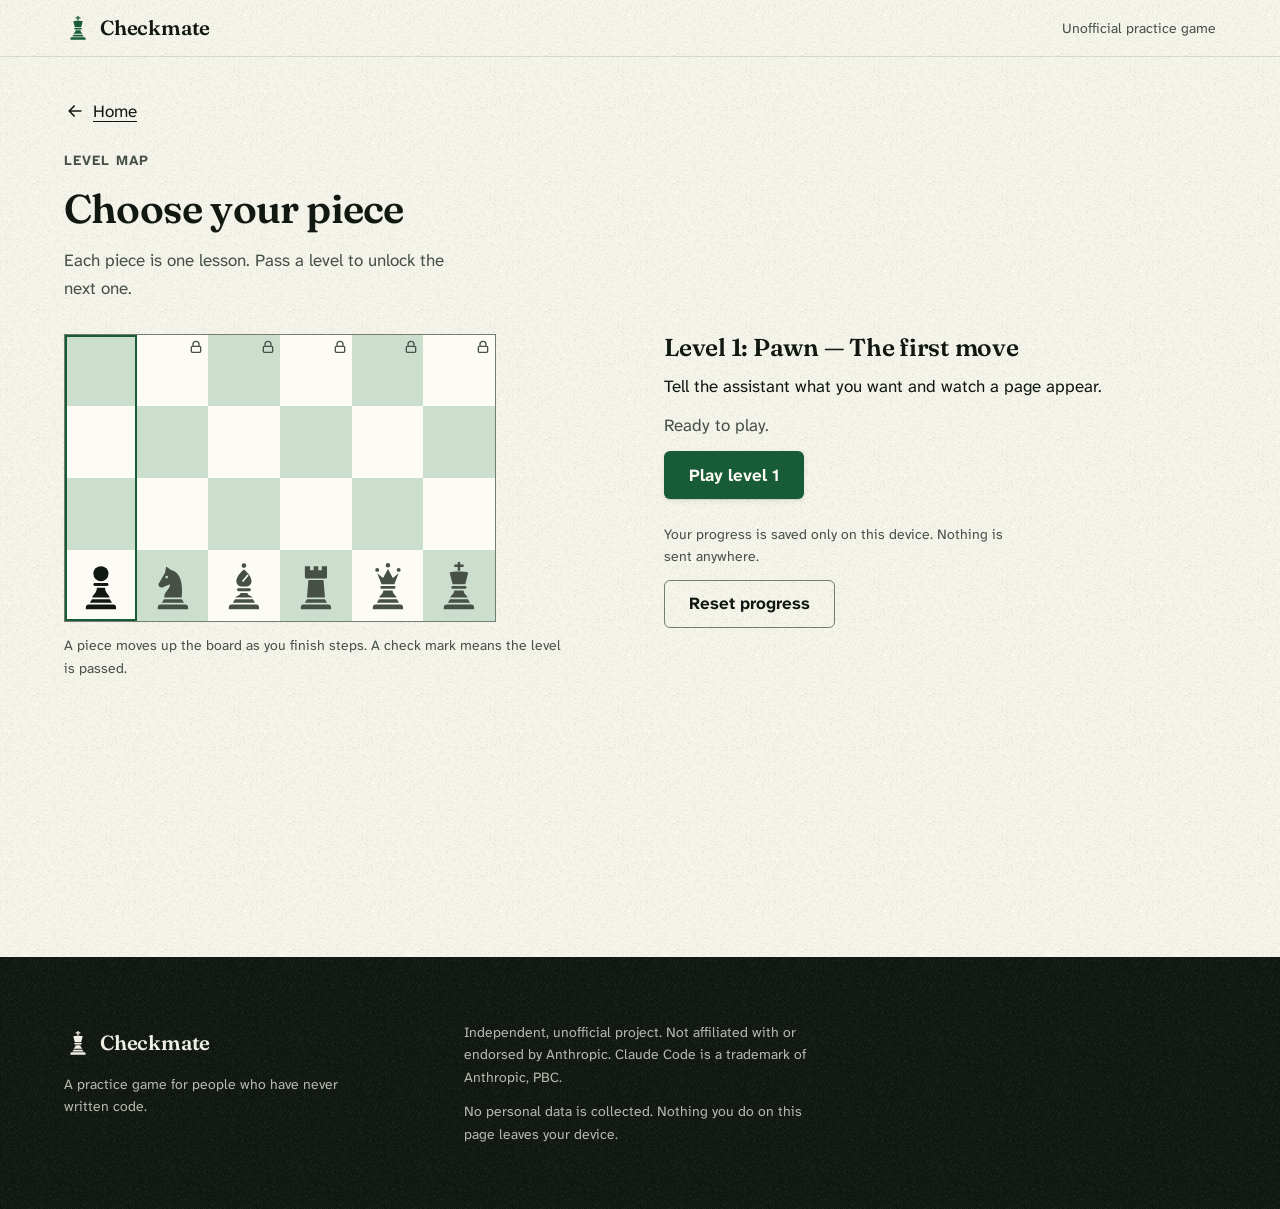
==== commit a4d0bcfc: "M2: session engine, level map and Level 1 end to end - js/engine.js: scripted session engine (tile r" ====
--- a/site/play.html
+++ b/site/play.html
@@ -3,21 +3,62 @@
 <head>
   <meta charset="utf-8">
   <meta name="viewport" content="width=device-width, initial-scale=1, viewport-fit=cover">
-  <title>Level 1: the Pawn — Checkmate</title>
-  <meta name="description" content="Level 1 of Checkmate, a practice game for learning Claude Code.">
-  <meta name="robots" content="noindex">
+  <title>Play — Checkmate</title>
+  <meta name="description" content="Play Checkmate, a practice game for learning Claude Code. Six levels, one chess piece each.">
   <meta name="theme-color" content="#f5f5ec" media="(prefers-color-scheme: light)">
-  <meta name="theme-color" content="#101511" media="(prefers-color-scheme: dark)">
+  <meta name="theme-color" content="#151b16" media="(prefers-color-scheme: dark)">
   <link rel="icon" href="assets/img/favicon.svg" type="image/svg+xml">
   <link rel="stylesheet" href="css/tokens.css">
   <link rel="stylesheet" href="css/base.css">
   <link rel="stylesheet" href="css/components.css">
-  <link rel="stylesheet" href="css/landing.css">
+  <link rel="stylesheet" href="css/game.css">
+  <link rel="stylesheet" href="css/play.css">
+  <script defer src="content/en.js"></script>
+  <script defer src="content/facts.js"></script>
+  <script defer src="js/engine.js"></script>
+  <script defer src="js/play.js"></script>
 </head>
 <body>
   <a class="skip-link" href="#main">Skip to content</a>
 
+  <!-- Original chess pieces and icons, drawn for this project. Pieces: solid shapes with thin cut lines. Icons: 2px round strokes. -->
   <svg class="sprite" aria-hidden="true" focusable="false" xmlns="http://www.w3.org/2000/svg">
+    <symbol id="piece-pawn" viewBox="0 0 48 48">
+      <circle cx="24" cy="13.5" r="6.5"/>
+      <rect x="17.5" y="21.5" width="13" height="2.5" rx="1.25"/>
+      <path d="M20.5 25.5C20.5 30 17 31.5 16.5 34h15C31 31.5 27.5 30 27.5 25.5z"/>
+      <path d="M14.5 38.5l1.8-3h15.4l1.8 3z"/>
+      <path d="M11 44v-1.5a2.5 2.5 0 0 1 2.5-2.5h21a2.5 2.5 0 0 1 2.5 2.5V44z"/>
+    </symbol>
+    <symbol id="piece-knight" viewBox="0 0 48 48">
+      <path fill-rule="evenodd" d="M16.5 34c0-5.5 5-7 5-11.5l-6 2.7c-1.9.8-4.3-.6-3.9-2.8l5.6-9.8 1-5.4 4.2 3c7.1 1.3 10.6 9.8 9.1 23.8zM18.6 15.3a1.1 1.1 0 1 0 0 2.2a1.1 1.1 0 0 0 0-2.2z"/>
+      <path d="M14.5 38.5l1.8-3h15.4l1.8 3z"/>
+      <path d="M11 44v-1.5a2.5 2.5 0 0 1 2.5-2.5h21a2.5 2.5 0 0 1 2.5 2.5V44z"/>
+    </symbol>
+    <symbol id="piece-bishop" viewBox="0 0 48 48">
+      <circle cx="24" cy="6.5" r="2"/>
+      <path fill-rule="evenodd" d="M24 9.8c4.5 3.7 6.5 7.2 6.5 10.2 0 2.6-1.7 4.2-4 4.5h-5c-2.3-.3-4-1.9-4-4.5 0-3 2-6.5 6.5-10.2zM26.9 14.2l1.1.9-4.6 5.6-1.1-.9z"/>
+      <rect x="18" y="26" width="12" height="2.5" rx="1.25"/>
+      <path d="M21 30c0 2-3.5 2.5-4.5 4h15c-1-1.5-4.5-2-4.5-4z"/>
+      <path d="M14.5 38.5l1.8-3h15.4l1.8 3z"/>
+      <path d="M11 44v-1.5a2.5 2.5 0 0 1 2.5-2.5h21a2.5 2.5 0 0 1 2.5 2.5V44z"/>
+    </symbol>
+    <symbol id="piece-rook" viewBox="0 0 48 48">
+      <path d="M14.5 7H19v3.5h3V7h4v3.5h3V7h4.5v9.5a1 1 0 0 1-1 1h-17a1 1 0 0 1-1-1z"/>
+      <path d="M17.5 19h13l1.2 15H16.3z"/>
+      <path d="M14.5 38.5l1.8-3h15.4l1.8 3z"/>
+      <path d="M11 44v-1.5a2.5 2.5 0 0 1 2.5-2.5h21a2.5 2.5 0 0 1 2.5 2.5V44z"/>
+    </symbol>
+    <symbol id="piece-queen" viewBox="0 0 48 48">
+      <circle cx="24" cy="6.2" r="1.9"/>
+      <circle cx="14.8" cy="10.2" r="1.7"/>
+      <circle cx="33.2" cy="10.2" r="1.7"/>
+      <path d="M14.8 13l3.7 9.5h11L33.2 13l-5 4.2L24 9.5l-4.2 7.7z"/>
+      <rect x="17.5" y="24" width="13" height="2.5" rx="1.25"/>
+      <path d="M20 28c0 3-3 4-3.5 6h15c-.5-2-3.5-3-3.5-6z"/>
+      <path d="M14.5 38.5l1.8-3h15.4l1.8 3z"/>
+      <path d="M11 44v-1.5a2.5 2.5 0 0 1 2.5-2.5h21a2.5 2.5 0 0 1 2.5 2.5V44z"/>
+    </symbol>
     <symbol id="piece-king" viewBox="0 0 48 48">
       <path d="M22.9 3.5h2.2v2.1H28v2.2h-2.9V11h-2.2V7.8H20V5.6h2.9z"/>
       <path d="M16 12.5c3.5-1.2 12.5-1.2 16 0l-2.5 10h-11z"/>
@@ -25,6 +66,21 @@
       <path d="M20 28c0 3-3 4-3.5 6h15c-.5-2-3.5-3-3.5-6z"/>
       <path d="M14.5 38.5l1.8-3h15.4l1.8 3z"/>
       <path d="M11 44v-1.5a2.5 2.5 0 0 1 2.5-2.5h21a2.5 2.5 0 0 1 2.5 2.5V44z"/>
+    </symbol>
+    <symbol id="icon-check" viewBox="0 0 24 24">
+      <path d="M5 12.5l4.5 4.5L19 7.5" fill="none" stroke="currentColor" stroke-width="2" stroke-linecap="round" stroke-linejoin="round"/>
+    </symbol>
+    <symbol id="icon-cross" viewBox="0 0 24 24">
+      <path d="M7 7l10 10M17 7L7 17" fill="none" stroke="currentColor" stroke-width="2" stroke-linecap="round" stroke-linejoin="round"/>
+    </symbol>
+    <symbol id="icon-chevron" viewBox="0 0 24 24">
+      <path d="M6 9.5l6 6 6-6" fill="none" stroke="currentColor" stroke-width="2" stroke-linecap="round" stroke-linejoin="round"/>
+    </symbol>
+    <symbol id="icon-back" viewBox="0 0 24 24">
+      <path d="M19 12H5M11 6l-6 6 6 6" fill="none" stroke="currentColor" stroke-width="2" stroke-linecap="round" stroke-linejoin="round"/>
+    </symbol>
+    <symbol id="icon-lock" viewBox="0 0 24 24">
+      <path d="M7.5 11V8a4.5 4.5 0 0 1 9 0v3M6.5 11h11a1.5 1.5 0 0 1 1.5 1.5v6a1.5 1.5 0 0 1-1.5 1.5h-11A1.5 1.5 0 0 1 5 18.500v-6A1.5 1.5 0 0 1 6.5 11z" fill="none" stroke="currentColor" stroke-width="2" stroke-linecap="round" stroke-linejoin="round"/>
     </symbol>
   </svg>
 
@@ -38,22 +94,169 @@
     </div>
   </header>
 
-  <main id="main">
-    <div class="container shell">
-      <p class="eyebrow">Level 1</p>
-      <h1>The Pawn: the first move.</h1>
-      <p class="lead">This level is not built yet. It is the next step of the project.</p>
-      <a class="btn btn--secondary" href="index.html">Back to your first move</a>
+  <main id="main" class="play">
+    <div class="container">
+      <div class="play__head">
+        <a class="btn btn--text play__back" href="index.html" data-back><svg aria-hidden="true" focusable="false"><use href="#icon-back"/></svg><span data-back-text>Home</span></a>
+        <p class="eyebrow" data-eyebrow>Level map</p>
+        <h1 class="play__title" id="play-title" data-title tabindex="-1">Choose your piece</h1>
+        <p class="play__lead" data-lead>Each piece is one lesson. Pass a level to unlock the next one.</p>
+      </div>
+
+      <noscript>
+        <p class="play__noscript">This game needs JavaScript to run. Turn it on in your browser to play.</p>
+      </noscript>
+
+      <!-- Level map -->
+      <section data-view="map" hidden aria-label="Level map">
+        <div class="grid">
+          <div class="mapview__board col-6">
+            <div class="map" data-map></div>
+            <p class="fine" data-map-key></p>
+          </div>
+          <div class="mapview__side col-6">
+            <div class="levelcard" data-levelcard>
+              <h2 class="levelcard__title" data-card-title></h2>
+              <p data-card-blurb></p>
+              <p class="levelcard__status" data-card-status></p>
+              <a class="btn btn--primary" data-card-play href="#1"></a>
+            </div>
+            <div class="notice">
+              <p class="fine" data-privacy></p>
+              <p class="fine" data-storage-warning hidden></p>
+              <div class="notice__row" data-reset-row>
+                <button type="button" class="btn btn--secondary" data-reset-open></button>
+              </div>
+              <div class="notice" data-reset-ask hidden role="group" aria-labelledby="reset-question">
+                <p id="reset-question" data-reset-question></p>
+                <div class="notice__row">
+                  <button type="button" class="btn btn--secondary" data-reset-yes></button>
+                  <button type="button" class="btn btn--text" data-reset-no></button>
+                </div>
+              </div>
+              <p role="status" data-reset-done></p>
+            </div>
+          </div>
+        </div>
+      </section>
+
+      <!-- One level -->
+      <section data-view="level" hidden aria-label="Level">
+        <div class="grid">
+          <div class="stage card levelview__stage col-7" data-stage>
+            <h2 class="visually-hidden">Your move</h2>
+            <div class="stage__top">
+              <p class="label label--muted" data-stepline></p>
+              <div class="track" data-track aria-hidden="true"></div>
+              <p class="fine" data-nextline></p>
+            </div>
+
+            <p class="stage__context" data-context></p>
+            <p class="stage__task" id="lv-task" data-task></p>
+
+            <div class="stage__build" data-build>
+              <div class="say" role="group" aria-labelledby="lv-say-label">
+                <span class="label label--muted" id="lv-say-label" data-say-label></span>
+                <p class="say__line" data-say data-empty aria-live="polite"></p>
+              </div>
+              <div class="groups" data-groups></div>
+              <div class="stage__actions" data-actions>
+                <button type="button" class="btn btn--primary btn--block" data-announce></button>
+                <button type="button" class="btn btn--secondary btn--block" data-hint-button></button>
+              </div>
+            </div>
+
+            <div class="hint" data-hint role="group" aria-labelledby="lv-hint-label" hidden>
+              <span class="label label--muted" id="lv-hint-label" data-hint-label></span>
+              <p data-hint-text></p>
+              <p class="hint__note" data-hint-note></p>
+            </div>
+
+            <div class="reply" data-reply hidden>
+              <span class="label label--muted" data-reply-who></span>
+              <p class="reply__text" data-reply-text></p>
+            </div>
+
+            <div class="ask" data-ask role="group" aria-labelledby="lv-ask-title lv-ask-question" tabindex="-1" hidden>
+              <p class="label" id="lv-ask-title" data-ask-title></p>
+              <p class="ask__question" id="lv-ask-question" data-ask-question></p>
+              <p class="ask__change"><span aria-hidden="true">+</span> <code data-ask-file></code> <span data-ask-kind></span></p>
+              <div class="ask__buttons">
+                <button type="button" class="btn btn--primary" data-yes></button>
+                <button type="button" class="btn btn--secondary" data-no></button>
+              </div>
+            </div>
+
+            <div class="verdict" data-verdict role="group" aria-labelledby="lv-verdict-text" tabindex="-1" hidden>
+              <p class="verdict__line"><svg class="verdict__mark" aria-hidden="true" focusable="false"><use href="#icon-check"/></svg><span id="lv-verdict-text" data-verdict-text></span></p>
+              <button type="button" class="btn btn--primary" data-verdict-next></button>
+            </div>
+
+            <div class="question" data-question hidden>
+              <div class="options" role="group" aria-labelledby="lv-task" data-options></div>
+              <p class="reply__text" data-question-feedback role="status"></p>
+            </div>
+
+            <div class="recap" data-recap role="group" aria-labelledby="lv-recap-title" tabindex="-1" hidden>
+              <div class="win__mark-row"><svg class="win__mark" aria-hidden="true" focusable="false"><use href="#icon-check"/></svg></div>
+              <h2 class="recap__title" id="lv-recap-title" data-recap-title></h2>
+              <div class="recap__block">
+                <p class="label label--muted" data-recap-concept-label></p>
+                <p class="recap__concept" data-recap-concept></p>
+              </div>
+              <dl class="recap__facts">
+                <div class="recap__fact">
+                  <dt data-recap-file-label></dt>
+                  <dd><span class="recap__value--mono" data-recap-file></span></dd>
+                  <dd class="fine" data-recap-file-note></dd>
+                </div>
+                <div class="recap__fact">
+                  <dt data-recap-real-label></dt>
+                  <dd data-recap-real></dd>
+                </div>
+              </dl>
+              <div class="recap__block">
+                <p class="label label--muted" data-recap-next-label></p>
+                <p class="recap__next" data-recap-next></p>
+              </div>
+              <div class="win__actions">
+                <a class="btn btn--primary" href="#map" data-recap-map></a>
+              </div>
+            </div>
+
+            <p class="visually-hidden" role="status" data-live></p>
+          </div>
+
+          <div class="table levelview__table col-5" data-table>
+            <figure class="table__part board">
+              <figcaption class="label"><span data-board-label></span> <span class="label__note" data-board-note></span></figcaption>
+              <div class="board__rank" aria-hidden="true" data-board></div>
+              <p class="board__status" data-board-status></p>
+            </figure>
+            <figure class="table__part preview">
+              <figcaption class="label"><span data-preview-label></span> <span class="label__note" data-preview-note></span></figcaption>
+              <div class="preview__window">
+                <p class="preview__bar" data-preview-bar></p>
+                <div class="preview__page">
+                  <p class="preview__empty" data-preview-empty></p>
+                  <p class="preview__heading" data-preview-heading hidden></p>
+                  <p class="preview__note" data-preview-text hidden></p>
+                </div>
+              </div>
+            </figure>
+          </div>
+        </div>
+      </section>
     </div>
   </main>
 
   <footer class="site-footer band">
-    <div class="container site-footer__inner">
-      <div class="site-footer__brand">
+    <div class="container grid">
+      <div class="site-footer__brand col-4">
         <p class="wordmark"><svg class="wordmark__mark" fill="currentColor" aria-hidden="true" focusable="false"><use href="#piece-king"/></svg><span>Checkmate</span></p>
         <p class="fine">A practice game for people who have never written code.</p>
       </div>
-      <div class="site-footer__legal">
+      <div class="site-footer__legal col-8">
         <p>Independent, unofficial project. Not affiliated with or endorsed by Anthropic. Claude Code is a trademark of Anthropic, PBC.</p>
         <p>No personal data is collected. Nothing you do on this page leaves your device.</p>
       </div>
--- a/site/css/tokens.css
+++ b/site/css/tokens.css
@@ -3,7 +3,9 @@
   Every colour, size, space, radius, shadow, duration and easing used on the site is defined here.
   No other stylesheet may use a raw value (tests/tokens-lint.test.js checks this).
 
-  Concept: "tournament set on felt" - bone ivory, ebony ink, one felt-green accent.
+  Concept: "tournament set on felt" - quiet, exact, tactile.
+  Bone ivory, ebony ink, one felt-green accent.
+
   Colours are authored in OKLCH. The first block is the sRGB fallback for browsers
   without OKLCH support; tests/contrast.test.js checks that both blocks match.
 */
@@ -18,6 +20,7 @@
   --c-ink-muted: #465047;
   --c-line: rgba(17, 24, 18, 0.12);
   --c-line-strong: #727e74;
+  --c-card-edge: rgba(17, 24, 18, 0);
   --c-accent: #185b37;
   --c-accent-hover: #074a28;
   --c-accent-press: #003c1d;
@@ -25,7 +28,6 @@
   --c-accent-soft: #d5eedc;
   --c-on-accent-soft: #042c17;
   --c-band: #111812;
-  --c-band-raised: #1c241d;
   --c-on-band: #efefe6;
   --c-on-band-muted: #b8b8ae;
   --c-band-line: rgba(239, 239, 230, 0.16);
@@ -33,46 +35,52 @@
   --c-square-dark: #476e54;
   --c-piece-dark: #111812;
   --c-piece-light: #f6f6ed;
+  --c-board-a: #fcfbf6;
+  --c-board-b: #ccdfcf;
+  --c-board-edge: #727e74;
   --c-error: #af2b25;
   --c-warn: #ad7300;
   --c-focus: #185b37;
   --c-focus-on-band: #81d39f;
   --c-shadow-near: rgba(12, 26, 15, 0.1);
   --c-shadow-far: rgba(12, 26, 15, 0.08);
-  --c-shadow-deep: rgba(2, 7, 3, 0.32);
+  --c-shadow-wide: rgba(12, 26, 15, 0.12);
 }
 
 @media (prefers-color-scheme: dark) {
   :root {
-    --c-surface: #101511;
-    --c-surface-raised: #1b211c;
-    --c-surface-sunk: #090e0a;
+    --c-surface: #151b16;
+    --c-surface-raised: #202721;
+    --c-surface-sunk: #0d120e;
     --c-ink: #e9e8df;
-    --c-ink-muted: #aeafa4;
+    --c-ink-muted: #b1b2a7;
     --c-line: rgba(233, 232, 223, 0.14);
-    --c-line-strong: #6a756b;
-    --c-accent: #6ebf8c;
-    --c-accent-hover: #81d39f;
-    --c-accent-press: #62ab7d;
-    --c-on-accent: #101511;
-    --c-accent-soft: #193825;
-    --c-on-accent-soft: #c5e8d0;
-    --c-band: #090e0a;
-    --c-band-raised: #141a15;
+    --c-line-strong: #6f7b71;
+    --c-card-edge: rgba(233, 232, 223, 0.14);
+    --c-accent: #7fbb93;
+    --c-accent-hover: #91cea6;
+    --c-accent-press: #6fa783;
+    --c-on-accent: #0d120e;
+    --c-accent-soft: #223c2b;
+    --c-on-accent-soft: #cbebd4;
+    --c-band: #0d120e;
     --c-on-band: #e9e8df;
-    --c-on-band-muted: #aeafa4;
+    --c-on-band-muted: #b1b2a7;
     --c-band-line: rgba(233, 232, 223, 0.14);
     --c-square-light: #a29f8a;
     --c-square-dark: #264531;
     --c-piece-dark: #0a0f0b;
     --c-piece-light: #efefe6;
+    --c-board-a: #29302a;
+    --c-board-b: #334539;
+    --c-board-edge: #6f7b71;
     --c-error: #f2897c;
     --c-warn: #e6b55d;
-    --c-focus: #6ebf8c;
-    --c-focus-on-band: #81d39f;
-    --c-shadow-near: rgba(2, 4, 2, 0.4);
-    --c-shadow-far: rgba(2, 4, 2, 0.3);
-    --c-shadow-deep: rgba(1, 2, 1, 0.5);
+    --c-focus: #7fbb93;
+    --c-focus-on-band: #91cea6;
+    --c-shadow-near: rgba(2, 4, 2, 0);
+    --c-shadow-far: rgba(2, 4, 2, 0);
+    --c-shadow-wide: rgba(2, 4, 2, 0);
   }
 }
 
@@ -86,6 +94,7 @@
     --c-ink-muted: oklch(0.42 0.02 150);
     --c-line: oklch(0.2 0.015 150 / 0.12);
     --c-line-strong: oklch(0.58 0.02 150);
+    --c-card-edge: oklch(0.2 0.015 150 / 0);
     --c-accent: oklch(0.42 0.09 155);
     --c-accent-hover: oklch(0.36 0.085 155);
     --c-accent-press: oklch(0.31 0.08 155);
@@ -93,7 +102,6 @@
     --c-accent-soft: oklch(0.925 0.035 155);
     --c-on-accent-soft: oklch(0.26 0.06 155);
     --c-band: oklch(0.2 0.015 150);
-    --c-band-raised: oklch(0.25 0.018 150);
     --c-on-band: oklch(0.95 0.012 105);
     --c-on-band-muted: oklch(0.78 0.015 110);
     --c-band-line: oklch(0.95 0.012 105 / 0.16);
@@ -101,66 +109,76 @@
     --c-square-dark: oklch(0.5 0.06 155);
     --c-piece-dark: oklch(0.2 0.015 150);
     --c-piece-light: oklch(0.97 0.012 105);
+    --c-board-a: oklch(0.988 0.007 105);
+    --c-board-b: oklch(0.885 0.03 150);
+    --c-board-edge: oklch(0.58 0.02 150);
     --c-error: oklch(0.5 0.17 28);
     --c-warn: oklch(0.6 0.13 75);
     --c-focus: oklch(0.42 0.09 155);
     --c-focus-on-band: oklch(0.8 0.11 155);
     --c-shadow-near: oklch(0.2 0.03 150 / 0.1);
     --c-shadow-far: oklch(0.2 0.03 150 / 0.08);
-    --c-shadow-deep: oklch(0.12 0.02 150 / 0.32);
+    --c-shadow-wide: oklch(0.2 0.03 150 / 0.12);
   }
 
   @media (prefers-color-scheme: dark) {
     :root {
-      --c-surface: oklch(0.19 0.012 150);
-      --c-surface-raised: oklch(0.24 0.014 150);
-      --c-surface-sunk: oklch(0.155 0.012 150);
+      --c-surface: oklch(0.215 0.013 150);
+      --c-surface-raised: oklch(0.265 0.015 150);
+      --c-surface-sunk: oklch(0.175 0.012 150);
       --c-ink: oklch(0.93 0.012 105);
-      --c-ink-muted: oklch(0.75 0.015 110);
+      --c-ink-muted: oklch(0.76 0.015 110);
       --c-line: oklch(0.93 0.012 105 / 0.14);
-      --c-line-strong: oklch(0.55 0.02 150);
-      --c-accent: oklch(0.74 0.11 155);
-      --c-accent-hover: oklch(0.8 0.11 155);
-      --c-accent-press: oklch(0.68 0.1 155);
-      --c-on-accent: oklch(0.19 0.012 150);
-      --c-accent-soft: oklch(0.31 0.05 155);
-      --c-on-accent-soft: oklch(0.9 0.05 155);
-      --c-band: oklch(0.155 0.012 150);
-      --c-band-raised: oklch(0.21 0.014 150);
+      --c-line-strong: oklch(0.57 0.02 150);
+      --c-card-edge: oklch(0.93 0.012 105 / 0.14);
+      --c-accent: oklch(0.74 0.085 155);
+      --c-accent-hover: oklch(0.8 0.085 155);
+      --c-accent-press: oklch(0.68 0.08 155);
+      --c-on-accent: oklch(0.175 0.012 150);
+      --c-accent-soft: oklch(0.33 0.045 155);
+      --c-on-accent-soft: oklch(0.91 0.045 155);
+      --c-band: oklch(0.175 0.012 150);
       --c-on-band: oklch(0.93 0.012 105);
-      --c-on-band-muted: oklch(0.75 0.015 110);
+      --c-on-band-muted: oklch(0.76 0.015 110);
       --c-band-line: oklch(0.93 0.012 105 / 0.14);
       --c-square-light: oklch(0.7 0.03 100);
       --c-square-dark: oklch(0.36 0.05 155);
       --c-piece-dark: oklch(0.16 0.012 150);
       --c-piece-light: oklch(0.95 0.012 105);
+      --c-board-a: oklch(0.3 0.015 150);
+      --c-board-b: oklch(0.37 0.03 155);
+      --c-board-edge: oklch(0.57 0.02 150);
       --c-error: oklch(0.74 0.13 28);
       --c-warn: oklch(0.8 0.12 80);
-      --c-focus: oklch(0.74 0.11 155);
-      --c-focus-on-band: oklch(0.8 0.11 155);
-      --c-shadow-near: oklch(0.1 0.01 150 / 0.4);
-      --c-shadow-far: oklch(0.1 0.01 150 / 0.3);
-      --c-shadow-deep: oklch(0.08 0.01 150 / 0.5);
+      --c-focus: oklch(0.74 0.085 155);
+      --c-focus-on-band: oklch(0.8 0.085 155);
+      --c-shadow-near: oklch(0.1 0.01 150 / 0);
+      --c-shadow-far: oklch(0.1 0.01 150 / 0);
+      --c-shadow-wide: oklch(0.1 0.01 150 / 0);
     }
   }
 }
 
 /* ---------- Everything else ---------- */
 :root {
-  /* Type families: one display, one text. Commands and file names use the system monospace. */
+  /*
+    Type families: one display, one text.
+    Approved exception: file names and commands use the system monospace, so they
+    look the way the learner will see them in the real tool. No font file is loaded for it.
+  */
   --font-display: "Fraunces", "Fraunces Fallback", "Fraunces Fallback Android", Georgia, "Noto Serif", serif;
   --font-text: "Atkinson Hyperlegible Next", "Atkinson Fallback", "Atkinson Fallback Android", system-ui, sans-serif;
   --font-mono: ui-monospace, "SF Mono", "Cascadia Mono", "Roboto Mono", Menlo, Consolas, monospace;
 
-  /* Type scale: six sizes, ratio near 1.25. */
+  /* Type scale: six steps. Ratio 1.2 on phones; the two display steps grow on wide screens. */
   --fs-100: 0.875rem;
   --fs-200: 1.0625rem;
-  --fs-300: 1.25rem;
-  --fs-400: 1.5625rem;
-  --fs-500: clamp(1.5625rem, 1.3rem + 1.2vw, 2.25rem);
-  --fs-600: clamp(1.75rem, 1.25rem + 2vw, 3rem);
-
-  /* Weights: three in total. */
+  --fs-300: 1.275rem;
+  --fs-400: 1.53rem;
+  --fs-500: clamp(1.8375rem, 1.55rem + 1.3vw, 2.5rem);
+  --fs-600: clamp(2.25rem, 1.6rem + 2.9vw, 3.5rem);
+
+  /* Weights. */
   --fw-body: 400;
   --fw-strong: 700;
   --fw-display: 600;
@@ -173,8 +191,9 @@
   --ls-heading: -0.01em;
   --ls-label: 0.08em;
 
-  --measure: 65ch;
-  --measure-short: 34ch;
+  /* Line length. Measured in this text font, 38ch gives about 70 characters a line. */
+  --measure: 38ch;
+  --measure-short: 30ch;
   --measure-heading: 18ch;
 
   /* Space: 4px base unit. */
@@ -189,10 +208,11 @@
   --sp-9: 6rem;
   --sp-10: 8rem;
 
-  /* Layout. */
+  /* Layout: one 12-column grid with one gap, so column edges line up across sections. */
   --container: 75rem;
-  --gutter: clamp(1rem, 5vw, 4rem);
-  --section-y: clamp(3.5rem, 8vw, 7rem);
+  --gutter: clamp(1.25rem, 5vw, 4rem);
+  --grid-gap: 3rem;
+  --section-y: clamp(4rem, 10vw, 8rem);
   --header-h: 3.5rem;
   --tap: 2.75rem;
   --btn-h: 3rem;
@@ -204,10 +224,11 @@
   --icon-lg: 1.75rem;
   --badge: 1.25rem;
   --step-dot: 1.5rem;
-  --sq: clamp(3.5rem, 2.6rem + 5vw, 4.75rem);
+  --sq: clamp(3rem, 2.4rem + 4vw, 4.25rem);
+  --track-sq: 2.75rem;
+  --map-max: 27rem;
   --piece-scale: 78%;
   --preview-min: 9rem;
-  --numeral: 3.5rem;
 
   /* Radius: one scale. Small radii keep the set formal. */
   --r-1: 0.125rem;
@@ -222,34 +243,44 @@
   --focus-w: 2px;
   --focus-offset: 2px;
 
-  /* Elevation: three levels, two layers each, light from above. */
+  /* Elevation: three levels (resting, raised, overlay), two layers each, light from above. */
   --shadow-1: 0 1px 1px var(--c-shadow-near), 0 2px 6px var(--c-shadow-far);
   --shadow-2: 0 1px 2px var(--c-shadow-near), 0 8px 24px var(--c-shadow-far);
-  --shadow-3: 0 2px 4px var(--c-shadow-near), 0 18px 40px var(--c-shadow-deep);
+  --shadow-3: 0 2px 4px var(--c-shadow-near), 0 16px 40px var(--c-shadow-wide);
   --shadow-inset: inset 0 1px 2px var(--c-shadow-near);
 
   /* Texture. */
   --grain: url("../assets/img/grain.png");
   --grain-size: 8rem;
 
-  /* Motion: only the piece move, the permission prompt and the win use it. */
+  /* Motion: only the piece move, the permission prompt and a win use it. */
   --dur-instant: 120ms;
   --dur-state: 240ms;
   --dur-move: 400ms;
-  --dur-win: 600ms;
+  --dur-win: 500ms;
   --ease-out: cubic-bezier(0.22, 1, 0.36, 1);
   --ease-in-out: cubic-bezier(0.65, 0, 0.35, 1);
   --shift-in: 0.5rem;
   --shift-piece: -1rem;
-  --shift-press: 1px;
+  --shift-track: -100%;
+  --move-fade: 1;
+  --scale-press: 0.97;
   --scale-in: 0.96;
   --half-turn: 180deg;
 }
 
+@media (max-width: 22.4375em) {
+  :root {
+    /* Screens narrower than 360px: the headline drops one step so the first move stays on screen. */
+    --fs-600: 1.8375rem;
+  }
+}
+
 @media (prefers-color-scheme: dark) {
   :root {
-    /* Light text on dark reads thinner: one small weight step up. */
+    /* Light text on dark reads thinner and tighter: a little more weight and line height. */
     --fw-body: 450;
+    --lh-body: 1.65;
   }
 }
 
@@ -261,7 +292,9 @@
     --dur-state: 120ms;
     --shift-in: 0rem;
     --shift-piece: 0rem;
-    --shift-press: 0px;
+    --shift-track: 0%;
+    --move-fade: 0;
+    --scale-press: 1;
     --scale-in: 1;
   }
 }
--- a/site/css/components.css
+++ b/site/css/components.css
@@ -1,5 +1,5 @@
 /*
-  Components shared by every page: header, labels, buttons, cards, footer.
+  Components shared by every page: header, labels, buttons, cards, grid, footer.
   Uses tokens only.
 */
 
@@ -34,6 +34,18 @@
   color: var(--c-accent);
 }
 
+a.wordmark:active {
+  transform: scale(var(--scale-press));
+}
+
+@media (hover: hover) and (pointer: fine) {
+  a.wordmark:hover {
+    text-decoration: underline;
+    text-decoration-thickness: var(--hairline);
+    text-underline-offset: var(--sp-1);
+  }
+}
+
 .site-header__note {
   font-size: var(--fs-100);
   color: var(--c-ink-muted);
@@ -49,7 +61,8 @@
   text-transform: uppercase;
 }
 
-.eyebrow {
+.eyebrow,
+.label--muted {
   color: var(--c-ink-muted);
 }
 
@@ -57,11 +70,18 @@
   font-weight: var(--fw-body);
   letter-spacing: 0;
   text-transform: none;
+  color: var(--c-ink-muted);
 }
 
 .fine {
   font-size: var(--fs-100);
   color: var(--c-ink-muted);
+}
+
+/* File names and commands: the one approved use of the system monospace. */
+.mono {
+  font-family: var(--font-mono);
+  font-size: var(--fs-100);
 }
 
 /* ---------- Buttons: one primary, one secondary, one text ---------- */
@@ -86,7 +106,12 @@
 }
 
 .btn:active {
-  transform: translateY(var(--shift-press));
+  transform: scale(var(--scale-press));
+}
+
+.btn svg {
+  width: var(--icon-md);
+  height: var(--icon-md);
 }
 
 .btn--block {
@@ -157,16 +182,22 @@
   }
 }
 
-/* ---------- Card: paper on the table ---------- */
+/* ---------- Card: paper on the table. Shadow in the light theme, a hairline in the dark one. ---------- */
 .card {
-  padding: var(--sp-5);
-  border: var(--hairline) solid var(--c-line);
+  padding: var(--sp-4);
+  border: var(--hairline) solid var(--c-card-edge);
   border-radius: var(--r-3);
   background-color: var(--c-surface-raised);
   box-shadow: var(--shadow-2);
 }
 
-/* ---------- Band: the dark tabletop ---------- */
+@media (min-width: 48em) {
+  .card {
+    padding: var(--sp-5);
+  }
+}
+
+/* ---------- Band: the dark felt ---------- */
 .band {
   background-color: var(--c-band);
   background-image: var(--grain);
@@ -205,17 +236,45 @@
   color: var(--c-on-band-muted);
 }
 
+/* ---------- One grid for every multi-column layout: 12 columns, one gap ---------- */
+.grid {
+  display: grid;
+  gap: var(--sp-6) var(--grid-gap);
+}
+
+@media (min-width: 64em) {
+  .grid {
+    grid-template-columns: repeat(12, minmax(0, 1fr));
+    align-items: start;
+  }
+
+  .col-4 {
+    grid-column: span 4;
+  }
+
+  .col-5 {
+    grid-column: span 5;
+  }
+
+  .col-6 {
+    grid-column: span 6;
+  }
+
+  .col-7 {
+    grid-column: span 7;
+  }
+
+  .col-8 {
+    grid-column: span 8;
+  }
+}
+
 /* ---------- Footer ---------- */
 .site-footer {
   padding-block: var(--sp-8);
   padding-bottom: calc(var(--sp-8) + env(safe-area-inset-bottom, 0));
 }
 
-.site-footer__inner {
-  display: grid;
-  gap: var(--sp-6);
-}
-
 .site-footer__brand {
   display: grid;
   gap: var(--sp-2);
@@ -229,22 +288,8 @@
   display: grid;
   gap: var(--sp-3);
   max-width: var(--measure);
-  padding-top: var(--sp-5);
-  border-top: var(--hairline) solid var(--c-band-line);
   font-size: var(--fs-100);
   color: var(--c-on-band-muted);
-}
-
-@media (min-width: 48em) {
-  .site-footer__inner {
-    grid-template-columns: minmax(0, 1fr) minmax(0, 2fr);
-    align-items: start;
-  }
-
-  .site-footer__legal {
-    padding-top: 0;
-    border-top: 0;
-  }
 }
 
 /* ---------- Windows high-contrast mode keeps button edges ---------- */
--- a/site/css/game.css
+++ b/site/css/game.css
@@ -0,0 +1,858 @@
+/*
+  Game parts shared by the landing page demo and the level page:
+  the prompt builder, the assistant's answers, the permission prompt,
+  the table (project board + preview), result cards and the level map.
+  Uses tokens only.
+*/
+
+/* ---------- The stage: the card the learner works in ---------- */
+.stage {
+  display: grid;
+  gap: var(--sp-3);
+  scroll-margin-top: var(--sp-4);
+}
+
+@media (min-width: 48em) {
+  .stage {
+    gap: var(--sp-4);
+  }
+}
+
+.stage__context {
+  color: var(--c-ink-muted);
+  max-width: var(--measure);
+}
+
+.stage__task {
+  font-family: var(--font-text);
+  font-size: var(--fs-200);
+  font-weight: var(--fw-strong);
+  line-height: var(--lh-snug);
+  letter-spacing: 0;
+  max-width: var(--measure);
+}
+
+@media (min-width: 48em) {
+  .stage__task {
+    font-size: var(--fs-300);
+  }
+}
+
+.stage__actions {
+  display: grid;
+  gap: var(--sp-3);
+  justify-items: center;
+}
+
+.stage__noscript {
+  padding: var(--sp-4);
+  border: var(--hairline) solid var(--c-line-strong);
+  border-radius: var(--r-2);
+}
+
+/* ---------- Where am I: numbered steps (landing demo) ---------- */
+.steps {
+  display: flex;
+  flex-wrap: wrap;
+  gap: var(--sp-2) var(--sp-4);
+  font-size: var(--fs-100);
+  color: var(--c-ink-muted);
+}
+
+.steps__item {
+  display: inline-flex;
+  align-items: center;
+  gap: var(--sp-2);
+}
+
+.steps__n {
+  display: inline-grid;
+  place-items: center;
+  width: var(--step-dot);
+  height: var(--step-dot);
+  border: var(--hairline) solid var(--c-line-strong);
+  border-radius: var(--r-full);
+  font-weight: var(--fw-strong);
+  font-variant-numeric: tabular-nums;
+  line-height: 1;
+}
+
+.steps__item[aria-current="step"] {
+  color: var(--c-ink);
+  font-weight: var(--fw-strong);
+}
+
+.steps__item[aria-current="step"] .steps__n {
+  border-color: var(--c-accent);
+  background-color: var(--c-accent);
+  color: var(--c-on-accent);
+}
+
+.steps__item[data-done] .steps__n {
+  border-color: var(--c-accent);
+  background-color: var(--c-accent-soft);
+  color: var(--c-on-accent-soft);
+}
+
+/* ---------- Where am I: the piece on its track (level page) ---------- */
+.track {
+  display: grid;
+  grid-template-columns: repeat(5, var(--track-sq));
+  gap: var(--sp-1) 0;
+  justify-content: start;
+  font-size: var(--fs-100);
+  color: var(--c-ink-muted);
+}
+
+.track__sq {
+  display: grid;
+  place-items: center;
+  height: var(--track-sq);
+  border-block: var(--hairline) solid var(--c-board-edge);
+  background-color: var(--c-board-a);
+  color: var(--c-ink);
+}
+
+.track__sq:nth-child(even) {
+  background-color: var(--c-board-b);
+}
+
+.track__sq:first-child {
+  border-left: var(--hairline) solid var(--c-board-edge);
+}
+
+.track__sq:last-child {
+  border-right: var(--hairline) solid var(--c-board-edge);
+}
+
+.track .piece--moved {
+  animation: slide var(--dur-move) var(--ease-in-out) both;
+}
+
+/* ---------- The prompt being built, like a line on a score sheet ---------- */
+.say {
+  display: grid;
+  gap: var(--sp-1);
+  padding: var(--sp-2) var(--sp-3);
+  border-radius: var(--r-2);
+  background-color: var(--c-surface-sunk);
+  box-shadow: var(--shadow-inset);
+}
+
+.say__line {
+  min-height: calc(var(--fs-200) * var(--lh-snug) * 2);
+  font-family: var(--font-display);
+  font-weight: var(--fw-display);
+  line-height: var(--lh-snug);
+}
+
+.say__line[data-empty] {
+  color: var(--c-ink-muted);
+  font-weight: var(--fw-body);
+}
+
+@media (min-width: 48em) {
+  .say {
+    padding: var(--sp-3) var(--sp-4);
+  }
+
+  .say__line {
+    min-height: calc(var(--fs-300) * var(--lh-snug) * 2);
+    font-size: var(--fs-300);
+  }
+}
+
+/* ---------- Word tiles. Chosen: tint, heavier edge and a check badge (never colour alone) ---------- */
+.chips {
+  display: flex;
+  flex-wrap: wrap;
+  gap: var(--sp-3);
+}
+
+.chip {
+  position: relative;
+  display: inline-flex;
+  align-items: center;
+  min-height: var(--tap);
+  padding: var(--sp-2) var(--sp-4);
+  border: var(--hairline) solid var(--c-line-strong);
+  border-radius: var(--r-2);
+  background-color: var(--c-surface);
+  font-weight: var(--fw-strong);
+  line-height: var(--lh-snug);
+  text-align: left;
+  cursor: pointer;
+  transition:
+    background-color var(--dur-instant) var(--ease-out),
+    border-color var(--dur-instant) var(--ease-out),
+    transform var(--dur-instant) var(--ease-out);
+}
+
+.chip:active {
+  transform: scale(var(--scale-press));
+}
+
+.chip__check {
+  position: absolute;
+  top: calc(var(--badge) / -2);
+  right: calc(var(--badge) / -2);
+  display: none;
+  width: var(--badge);
+  height: var(--badge);
+  padding: var(--sp-1);
+  border-radius: var(--r-full);
+  background-color: var(--c-accent);
+  color: var(--c-on-accent);
+}
+
+.chip[aria-pressed="true"] {
+  border-color: var(--c-accent);
+  background-color: var(--c-accent-soft);
+  color: var(--c-on-accent-soft);
+  box-shadow: inset 0 0 0 var(--hairline) var(--c-accent);
+}
+
+.chip[aria-pressed="true"] .chip__check {
+  display: block;
+}
+
+.chip[disabled] {
+  cursor: default;
+  transform: none;
+}
+
+.chip[disabled]:not([aria-pressed="true"]) {
+  border-color: var(--c-line);
+  color: var(--c-ink-muted);
+}
+
+@media (hover: hover) and (pointer: fine) {
+  .chip:not([disabled]):hover {
+    background-color: var(--c-surface-sunk);
+    border-color: var(--c-ink);
+  }
+
+  .chip[aria-pressed="true"]:not([disabled]):hover {
+    background-color: var(--c-accent-soft);
+    border-color: var(--c-accent);
+    box-shadow: inset 0 0 0 var(--line-bold) var(--c-accent);
+  }
+}
+
+/* ---------- The assistant's answer ---------- */
+.reply {
+  display: grid;
+  gap: var(--sp-1);
+  padding-left: var(--sp-4);
+  border-left: var(--line-bold) solid var(--c-line-strong);
+}
+
+.reply__text {
+  max-width: var(--measure);
+  animation: rise var(--dur-state) var(--ease-out) both;
+}
+
+.reply[data-tone="hint"] {
+  border-left-color: var(--c-warn);
+}
+
+.reply[data-tone="done"] {
+  border-left-color: var(--c-accent);
+}
+
+/* ---------- A hint the learner asked for ---------- */
+.hint {
+  display: grid;
+  gap: var(--sp-1);
+  padding: var(--sp-3) var(--sp-4);
+  border: var(--hairline) solid var(--c-warn);
+  border-radius: var(--r-2);
+  animation: rise var(--dur-state) var(--ease-out) both;
+}
+
+.hint__note {
+  font-size: var(--fs-100);
+  color: var(--c-ink-muted);
+}
+
+/* ---------- "May I move?" - the permission prompt ---------- */
+.ask {
+  display: grid;
+  gap: var(--sp-3);
+  padding: var(--sp-4);
+  border: var(--hairline) solid var(--c-accent);
+  border-radius: var(--r-2);
+  background-color: var(--c-accent-soft);
+  color: var(--c-on-accent-soft);
+  scroll-margin-block: var(--sp-4);
+  animation: rise var(--dur-state) var(--ease-out) both;
+}
+
+.ask__question {
+  font-family: var(--font-display);
+  font-size: var(--fs-400);
+  font-weight: var(--fw-display);
+  line-height: var(--lh-tight);
+}
+
+.ask__change {
+  display: flex;
+  flex-wrap: wrap;
+  align-items: baseline;
+  gap: var(--sp-2);
+  padding: var(--sp-2) var(--sp-3);
+  border-radius: var(--r-1);
+  background-color: var(--c-surface-raised);
+  color: var(--c-ink);
+  font-family: var(--font-mono);
+  font-size: var(--fs-100);
+}
+
+.ask__change code {
+  padding: 0;
+  background-color: transparent;
+  font-weight: var(--fw-strong);
+}
+
+.ask__buttons {
+  display: grid;
+  grid-template-columns: minmax(0, 2fr) minmax(0, 1fr);
+  gap: var(--sp-3);
+}
+
+.ask .btn--secondary {
+  border-color: var(--c-on-accent-soft);
+  color: var(--c-on-accent-soft);
+}
+
+@media (hover: hover) and (pointer: fine) {
+  .ask .btn--secondary:hover {
+    background-color: var(--c-surface-raised);
+    border-color: var(--c-on-accent-soft);
+  }
+}
+
+/* ---------- What happened: the result of a move ---------- */
+.verdict {
+  display: grid;
+  gap: var(--sp-3);
+  justify-items: start;
+  scroll-margin-block: var(--sp-4);
+  animation: rise var(--dur-state) var(--ease-out) both;
+}
+
+.verdict__line {
+  display: grid;
+  grid-template-columns: var(--icon-lg) minmax(0, 1fr);
+  gap: var(--sp-3);
+  align-items: start;
+  max-width: var(--measure);
+  font-weight: var(--fw-strong);
+}
+
+.verdict__mark {
+  width: var(--icon-lg);
+  height: var(--icon-lg);
+  padding: var(--sp-1);
+  border-radius: var(--r-full);
+  background-color: var(--c-surface-sunk);
+  color: var(--c-ink);
+}
+
+.verdict[data-tone="good"] .verdict__mark {
+  background-color: var(--c-accent);
+  color: var(--c-on-accent);
+}
+
+/* ---------- One question, a few answers ---------- */
+.options {
+  display: grid;
+  gap: var(--sp-3);
+}
+
+.option {
+  position: relative;
+  display: grid;
+  grid-template-columns: var(--icon-md) minmax(0, 1fr);
+  gap: var(--sp-3);
+  align-items: start;
+  width: 100%;
+  min-height: var(--tap);
+  padding: var(--sp-3) var(--sp-4);
+  border: var(--hairline) solid var(--c-line-strong);
+  border-radius: var(--r-2);
+  background-color: var(--c-surface);
+  line-height: var(--lh-snug);
+  text-align: left;
+  cursor: pointer;
+  transition:
+    background-color var(--dur-instant) var(--ease-out),
+    border-color var(--dur-instant) var(--ease-out),
+    transform var(--dur-instant) var(--ease-out);
+}
+
+.option:active {
+  transform: scale(var(--scale-press));
+}
+
+.option__mark {
+  display: grid;
+  place-items: center;
+  width: var(--icon-md);
+  height: var(--icon-md);
+  margin-top: var(--sp-1);
+  border: var(--hairline) solid var(--c-line-strong);
+  border-radius: var(--r-full);
+  color: var(--c-ink);
+}
+
+.option__mark svg {
+  width: 100%;
+  height: 100%;
+  visibility: hidden;
+}
+
+.option[data-state="right"] {
+  border-color: var(--c-accent);
+  background-color: var(--c-accent-soft);
+  color: var(--c-on-accent-soft);
+  font-weight: var(--fw-strong);
+}
+
+.option[data-state="right"] .option__mark {
+  border-color: var(--c-accent);
+  background-color: var(--c-accent);
+  color: var(--c-on-accent);
+}
+
+.option[data-state="right"] .option__mark svg,
+.option[data-state="wrong"] .option__mark svg {
+  visibility: visible;
+}
+
+.option[data-state="wrong"] {
+  border-color: var(--c-line);
+  color: var(--c-ink-muted);
+}
+
+.option[data-state="wrong"] .option__mark {
+  color: var(--c-ink-muted);
+}
+
+.option[disabled] {
+  cursor: default;
+  transform: none;
+}
+
+@media (hover: hover) and (pointer: fine) {
+  .option:not([disabled]):hover {
+    background-color: var(--c-surface-sunk);
+    border-color: var(--c-ink);
+  }
+}
+
+/* ---------- The table: the project board and the preview ---------- */
+.table {
+  display: grid;
+  gap: var(--sp-5);
+  align-content: start;
+  padding: var(--sp-4);
+  border: var(--hairline) solid var(--c-line);
+  border-radius: var(--r-4);
+  background-color: var(--c-surface-sunk);
+  scroll-margin-top: var(--sp-4);
+}
+
+@media (min-width: 48em) {
+  .table {
+    padding: var(--sp-5);
+  }
+}
+
+.table__part {
+  display: grid;
+  gap: var(--sp-3);
+}
+
+.board__rank,
+.board__files {
+  display: grid;
+  grid-template-columns: repeat(4, var(--sq));
+  justify-content: start;
+}
+
+.board__rank {
+  width: max-content;
+  border: var(--hairline) solid var(--c-board-edge);
+}
+
+.board__files {
+  min-height: calc(var(--fs-100) * var(--lh-body));
+  font-family: var(--font-mono);
+  font-size: var(--fs-100);
+}
+
+.board__status {
+  font-size: var(--fs-100);
+  color: var(--c-ink-muted);
+}
+
+.sq {
+  display: grid;
+  place-items: center;
+  aspect-ratio: 1;
+}
+
+/* Quiet squares, for boards that sit on a light surface. */
+.sq--a {
+  background-color: var(--c-board-a);
+  color: var(--c-ink);
+}
+
+.sq--b {
+  background-color: var(--c-board-b);
+  color: var(--c-ink);
+}
+
+/* Strong squares, for the rank on the dark felt band. */
+.sq--light {
+  background-color: var(--c-square-light);
+  color: var(--c-piece-dark);
+}
+
+.sq--dark {
+  background-color: var(--c-square-dark);
+  color: var(--c-piece-light);
+}
+
+.piece {
+  width: var(--piece-scale);
+  height: var(--piece-scale);
+}
+
+.piece--arriving {
+  animation: land var(--dur-move) var(--ease-out) both;
+}
+
+.preview__window {
+  overflow: hidden;
+  border: var(--hairline) solid var(--c-card-edge);
+  border-radius: var(--r-2);
+  background-color: var(--c-surface-raised);
+  box-shadow: var(--shadow-2);
+}
+
+.preview__bar {
+  padding: var(--sp-2) var(--sp-3);
+  border-bottom: var(--hairline) solid var(--c-line);
+  background-color: var(--c-surface);
+  font-family: var(--font-mono);
+  font-size: var(--fs-100);
+  color: var(--c-ink-muted);
+}
+
+.preview__page {
+  display: grid;
+  place-items: center;
+  min-height: var(--preview-min);
+  padding: var(--sp-5);
+  text-align: center;
+}
+
+.preview__empty {
+  max-width: var(--measure-short);
+  color: var(--c-ink-muted);
+}
+
+.preview__heading {
+  font-family: var(--font-display);
+  font-size: var(--fs-500);
+  font-weight: var(--fw-display);
+  line-height: var(--lh-tight);
+  letter-spacing: var(--ls-heading);
+  text-wrap: balance;
+  overflow-wrap: anywhere;
+  animation: rise var(--dur-move) var(--ease-out) both;
+}
+
+/* A plain text note: what the assistant makes when the prompt does not name a web page. */
+.preview__note {
+  justify-self: start;
+  align-self: start;
+  font-family: var(--font-mono);
+  font-size: var(--fs-100);
+  text-align: left;
+  overflow-wrap: anywhere;
+  animation: rise var(--dur-move) var(--ease-out) both;
+}
+
+/* ---------- A win: the first move, or a finished level ---------- */
+.win {
+  display: grid;
+  gap: var(--sp-4);
+  justify-items: start;
+  padding: var(--sp-5);
+  border: var(--hairline) solid var(--c-card-edge);
+  border-radius: var(--r-3);
+  background-color: var(--c-surface-raised);
+  box-shadow: var(--shadow-2);
+  animation: rise var(--dur-win) var(--ease-out) both;
+}
+
+.win p {
+  max-width: var(--measure);
+}
+
+.win__mark {
+  width: var(--icon-lg);
+  height: var(--icon-lg);
+  padding: var(--sp-1);
+  border-radius: var(--r-full);
+  background-color: var(--c-accent);
+  color: var(--c-on-accent);
+}
+
+.win__title {
+  font-size: var(--fs-400);
+}
+
+.win__terms {
+  padding-top: var(--sp-4);
+  border-top: var(--hairline) solid var(--c-line);
+  color: var(--c-ink-muted);
+}
+
+.win__terms strong {
+  color: var(--c-ink);
+}
+
+.win__actions {
+  display: flex;
+  flex-wrap: wrap;
+  align-items: center;
+  gap: var(--sp-2) var(--sp-4);
+}
+
+/* ---------- Recap at the end of a level ---------- */
+.recap {
+  display: grid;
+  gap: var(--sp-5);
+  justify-items: start;
+  animation: rise var(--dur-win) var(--ease-out) both;
+}
+
+.recap__title {
+  font-size: var(--fs-400);
+}
+
+.recap__block {
+  display: grid;
+  gap: var(--sp-2);
+  width: 100%;
+  padding-top: var(--sp-4);
+  border-top: var(--hairline) solid var(--c-line);
+}
+
+.recap__concept {
+  max-width: var(--measure);
+  font-size: var(--fs-300);
+  line-height: var(--lh-snug);
+}
+
+.recap__facts {
+  display: grid;
+  gap: var(--sp-4);
+}
+
+.recap__fact {
+  display: grid;
+  gap: var(--sp-1);
+}
+
+.recap__fact dt {
+  color: var(--c-ink-muted);
+}
+
+.recap__fact dd {
+  font-weight: var(--fw-strong);
+}
+
+.recap__fact .fine {
+  font-weight: var(--fw-body);
+  max-width: var(--measure);
+}
+
+.recap__value--mono {
+  justify-self: start;
+  padding: var(--sp-1) var(--sp-2);
+  border-radius: var(--r-1);
+  background-color: var(--c-surface-sunk);
+  font-family: var(--font-mono);
+}
+
+.recap__next {
+  max-width: var(--measure);
+}
+
+/* ---------- The level map: six files, four ranks ---------- */
+.map {
+  display: grid;
+  grid-template-columns: repeat(6, minmax(0, 1fr));
+  width: 100%;
+  max-width: var(--map-max);
+  border: var(--hairline) solid var(--c-board-edge);
+}
+
+.map__file {
+  position: relative;
+  display: grid;
+  grid-template-rows: repeat(4, auto);
+  padding: 0;
+  border: 0;
+  background: none;
+  cursor: pointer;
+}
+
+.map__file .sq {
+  width: 100%;
+}
+
+.map__file:nth-child(odd) .sq:nth-child(odd),
+.map__file:nth-child(even) .sq:nth-child(even) {
+  background-color: var(--c-board-b);
+}
+
+.map__file:nth-child(odd) .sq:nth-child(even),
+.map__file:nth-child(even) .sq:nth-child(odd) {
+  background-color: var(--c-board-a);
+}
+
+.map__file .sq {
+  color: var(--c-ink);
+}
+
+.map__file[data-state="passed"] .sq {
+  color: var(--c-accent);
+}
+
+.map__file[data-state="locked"] .sq {
+  color: var(--c-ink-muted);
+}
+
+/* The chosen level: an edge inside the file, plus aria-pressed for assistive tech. */
+.map__file[aria-pressed="true"]::after {
+  content: "";
+  position: absolute;
+  inset: 0;
+  border: var(--line-bold) solid var(--c-accent);
+  pointer-events: none;
+}
+
+.map__file:focus-visible {
+  outline-offset: calc(var(--focus-offset) * -2);
+  z-index: 1;
+}
+
+.map__badge {
+  position: absolute;
+  top: var(--sp-1);
+  right: var(--sp-1);
+  width: var(--icon-sm);
+  height: var(--icon-sm);
+  color: var(--c-ink-muted);
+}
+
+.map__file[data-state="passed"] .map__badge {
+  color: var(--c-accent);
+}
+
+@media (hover: hover) and (pointer: fine) {
+  .map__file:hover .piece {
+    transform: translateY(calc(var(--sp-1) * -1));
+  }
+}
+
+.map .piece {
+  transition: transform var(--dur-instant) var(--ease-out);
+}
+
+.map__file:active .piece {
+  transform: scale(var(--scale-press));
+}
+
+/* ---------- Small notices ---------- */
+.notice {
+  display: grid;
+  gap: var(--sp-3);
+  justify-items: start;
+  max-width: var(--measure);
+}
+
+.notice__row {
+  display: flex;
+  flex-wrap: wrap;
+  align-items: center;
+  gap: var(--sp-2) var(--sp-4);
+}
+
+@keyframes rise {
+  from {
+    opacity: 0;
+    transform: translateY(var(--shift-in));
+  }
+
+  to {
+    opacity: 1;
+    transform: none;
+  }
+}
+
+@keyframes land {
+  from {
+    opacity: 0;
+    transform: translateY(var(--shift-piece)) scale(var(--scale-in));
+  }
+
+  to {
+    opacity: 1;
+    transform: none;
+  }
+}
+
+/* The piece arrives from the square on its left. With reduced motion it fades in place. */
+@keyframes slide {
+  from {
+    opacity: var(--move-fade);
+    transform: translateX(var(--shift-track));
+  }
+
+  to {
+    opacity: 1;
+    transform: none;
+  }
+}
+
+/* ---------- Tile groups in a level ---------- */
+.groups {
+  display: grid;
+  gap: var(--sp-4);
+}
+
+.group {
+  display: grid;
+  gap: var(--sp-2);
+}
+
+.stage__top {
+  display: grid;
+  gap: var(--sp-2);
+}
+
+.stage__build {
+  display: grid;
+  gap: var(--sp-4);
+}
+
+.win__mark-row {
+  display: flex;
+}
--- a/site/css/play.css
+++ b/site/css/play.css
@@ -0,0 +1,93 @@
+/*
+  Level page only: the level map view and the level view.
+  Shared game parts live in game.css. Uses tokens only.
+*/
+
+.play {
+  min-height: var(--vh-full);
+  padding-block: var(--sp-4) var(--section-y);
+}
+
+.play__head {
+  display: grid;
+  gap: var(--sp-3);
+  margin-bottom: var(--sp-5);
+}
+
+.play__title {
+  font-size: var(--fs-500);
+}
+
+.play__back {
+  justify-self: start;
+  margin-left: calc(var(--sp-2) * -1);
+}
+
+.play__back svg {
+  width: var(--icon-md);
+  height: var(--icon-md);
+}
+
+.play__lead {
+  max-width: var(--measure);
+  color: var(--c-ink-muted);
+}
+
+.play__noscript {
+  max-width: var(--measure);
+  padding: var(--sp-4);
+  border: var(--hairline) solid var(--c-line-strong);
+  border-radius: var(--r-2);
+}
+
+@media (min-width: 48em) {
+  .play {
+    padding-top: var(--sp-6);
+  }
+
+  .play__head {
+    gap: var(--sp-4);
+    margin-bottom: var(--sp-6);
+  }
+}
+
+/* ---------- Map view ---------- */
+.mapview__board {
+  display: grid;
+  gap: var(--sp-3);
+  align-content: start;
+}
+
+.mapview__side {
+  display: grid;
+  gap: var(--sp-5);
+  align-content: start;
+}
+
+.levelcard {
+  display: grid;
+  gap: var(--sp-3);
+  justify-items: start;
+}
+
+.levelcard__title {
+  font-size: var(--fs-400);
+}
+
+.levelcard__status {
+  max-width: var(--measure);
+  color: var(--c-ink-muted);
+}
+
+/* ---------- Level view ---------- */
+.levelview__stage {
+  align-content: start;
+}
+
+/* On wide screens the board and preview stay in view while the learner works. */
+@media (min-width: 64em) {
+  .levelview__table {
+    position: sticky;
+    top: var(--sp-4);
+  }
+}
